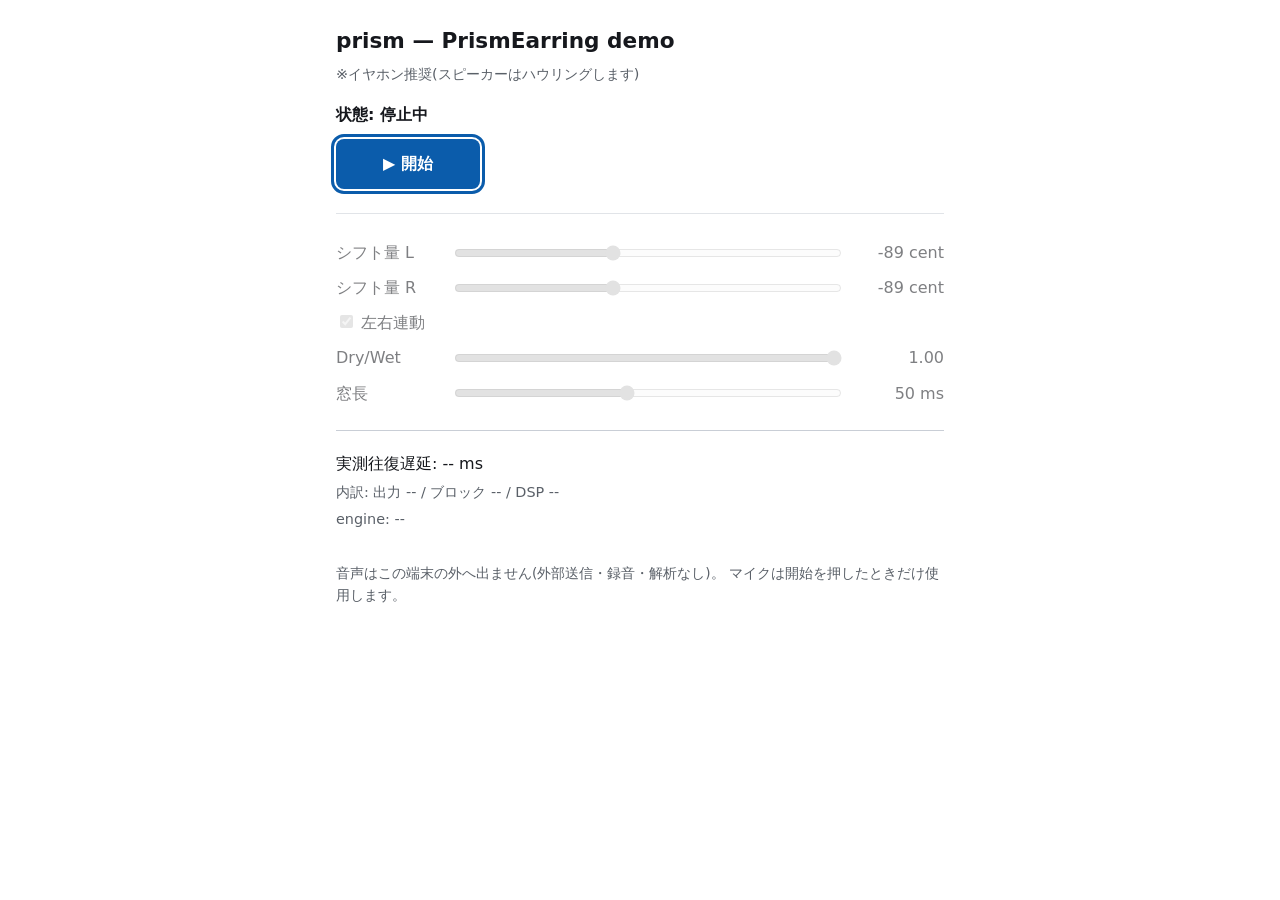
==== web/index.html @ 9b72b785 "feat(web): WASM bridge for prism::PitchShifter in AudioWorklet (JS fallback retained) Squash of work" ====
<!DOCTYPE html>
<html lang="ja">
<head>
<meta charset="utf-8">
<meta name="viewport" content="width=device-width, initial-scale=1">
<!-- SR-2.2: 外部オリジンへの接続を宣言的に遮断する。
     connect-src は 'self' —— 同一オリジンの prism.wasm を fetch するため('none' だと
     WASM を取得できず JS フォールバックに落ちる)。外部オリジンは引き続き不許可。
     script-src の 'wasm-unsafe-eval' は WebAssembly のコンパイルに必要。 -->
<meta http-equiv="Content-Security-Policy"
      content="default-src 'self'; script-src 'self' 'wasm-unsafe-eval'; style-src 'self' 'unsafe-inline'; connect-src 'self'; img-src 'self'; base-uri 'none'; form-action 'none'; object-src 'none'">
<title>prism — PrismEarring demo</title>
<link rel="stylesheet" href="./styles.css">
</head>
<body>
<main>
    <h1>prism — PrismEarring demo</h1>
    <p class="note">※イヤホン推奨(スピーカーはハウリングします)</p>

    <p class="status" id="status" role="status" aria-live="polite">状態: 停止中</p>

    <button id="toggle" type="button">▶ 開始</button>

    <section id="controls" aria-label="パラメータ">
        <div class="row">
            <label for="shiftL">シフト量 L</label>
            <input id="shiftL" type="range" min="-150" max="0" step="1" value="-89">
            <output id="shiftLOut" for="shiftL">-89 cent</output>
        </div>
        <div class="row">
            <label for="shiftR">シフト量 R</label>
            <input id="shiftR" type="range" min="-150" max="0" step="1" value="-89">
            <output id="shiftROut" for="shiftR">-89 cent</output>
        </div>
        <div class="row check">
            <label for="link"><input id="link" type="checkbox" checked> 左右連動</label>
        </div>
        <div class="row">
            <label for="dryWet">Dry/Wet</label>
            <input id="dryWet" type="range" min="0" max="1" step="0.01" value="1">
            <output id="dryWetOut" for="dryWet">1.00</output>
        </div>
        <div class="row">
            <label for="xfade">窓長</label>
            <input id="xfade" type="range" min="10" max="100" step="1" value="50">
            <output id="xfadeOut" for="xfade">50 ms</output>
        </div>
    </section>

    <section id="latency" aria-label="遅延">
        <p>実測往復遅延: <span id="latTotal">-- ms</span></p>
        <p class="breakdown">
            内訳: 出力 <span id="latOut">--</span>
            / ブロック <span id="latBlock">--</span>
            / DSP <span id="latDsp">--</span>
        </p>
        <p class="breakdown" id="engine">engine: --</p>
    </section>

    <div id="error" hidden role="alert"></div>

    <footer>
        <p class="fine">
            音声はこの端末の外へ出ません(外部送信・録音・解析なし)。
            マイクは開始を押したときだけ使用します。
        </p>
    </footer>
</main>
<script type="module" src="./main.js"></script>
</body>
</html>
---- web/styles.css ----
/*
 * styles.css — PrismEarring Web デモ
 * システムフォント + 単一カラム。prefers-color-scheme でライト/ダーク自動。
 * 200% 拡大でも横スクロールが出ないよう max-width と可変幅で組む。
 */

:root {
    color-scheme: light dark;
    --bg: #ffffff;
    --fg: #16181d;
    --muted: #5a6068;
    --line: #c9ced6;
    --accent: #0b5cab;      /* 白背景に対し 7.0:1(WCAG AAA) */
    --accent-fg: #ffffff;
    --danger-bg: #fff2f2;
    --danger-fg: #8a1010;   /* 上記背景に対し 8.4:1 */
    --danger-line: #d98c8c;
}

@media (prefers-color-scheme: dark) {
    :root {
        --bg: #14161a;
        --fg: #e8eaed;
        --muted: #a7aeb8;
        --line: #3a4048;
        --accent: #63a9ff;  /* 暗背景に対し 7.4:1 */
        --accent-fg: #10141a;
        --danger-bg: #2a1717;
        --danger-fg: #ffb4b4;
        --danger-line: #7a3a3a;
    }
}

* {
    box-sizing: border-box;
}

body {
    margin: 0;
    background: var(--bg);
    color: var(--fg);
    font-family: system-ui, -apple-system, "Segoe UI", "Hiragino Sans", "Noto Sans JP", sans-serif;
    font-size: 16px;
    line-height: 1.6;
}

main {
    max-width: 40rem;
    margin: 0 auto;
    padding: 1.5rem 1rem 3rem;
}

h1 {
    font-size: 1.35rem;
    margin: 0 0 0.25rem;
}

.note {
    margin: 0 0 1rem;
    color: var(--muted);
    font-size: 0.9rem;
}

.status {
    margin: 0 0 0.75rem;
    font-weight: 600;
}

#toggle {
    font: inherit;
    font-weight: 600;
    padding: 0.7rem 1.4rem;
    min-width: 9rem;
    border: 1px solid transparent;
    border-radius: 0.5rem;
    background: var(--accent);
    color: var(--accent-fg);
    cursor: pointer;
}

#toggle:disabled {
    background: transparent;
    color: var(--muted);
    border-color: var(--line);
    cursor: not-allowed;
}

#toggle:focus-visible,
input:focus-visible {
    outline: 3px solid var(--accent);
    outline-offset: 2px;
}

section {
    margin-top: 1.5rem;
    padding-top: 1rem;
    border-top: 1px solid var(--line);
}

#controls[aria-disabled="true"] {
    opacity: 0.55;
}

.row {
    display: flex;
    flex-wrap: wrap;
    align-items: center;
    gap: 0.5rem 0.75rem;
    margin: 0.6rem 0;
}

.row label {
    flex: 0 0 6.5rem;
}

.row input[type="range"] {
    flex: 1 1 12rem;
    min-width: 8rem;
}

.row output {
    flex: 0 0 5.5rem;
    text-align: right;
    font-variant-numeric: tabular-nums;
}

.row.check label {
    flex: 1 1 auto;
}

#latency p {
    margin: 0.25rem 0;
}

#latency .breakdown {
    color: var(--muted);
    font-size: 0.9rem;
}

#latency span {
    font-variant-numeric: tabular-nums;
}

#error {
    margin-top: 1.25rem;
    padding: 0.9rem 1rem;
    border: 1px solid var(--danger-line);
    border-radius: 0.5rem;
    background: var(--danger-bg);
    color: var(--danger-fg);
}

#error p {
    margin: 0.25rem 0;
}

footer {
    margin-top: 2rem;
}

.fine {
    color: var(--muted);
    font-size: 0.85rem;
}
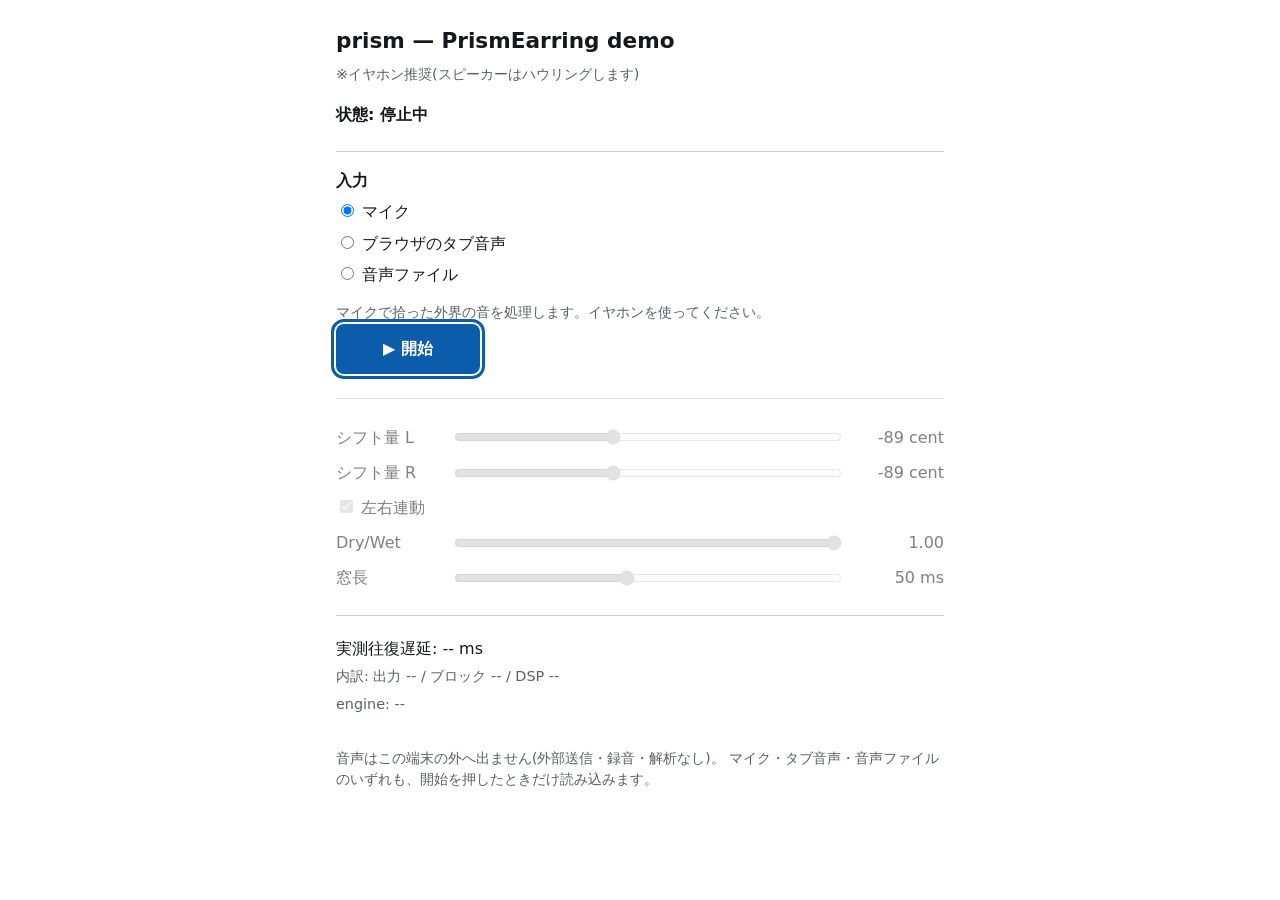
==== commit 535d3868: "feat(web): add input source selector (mic / tab audio / audio file) Remote-desktop users cannot feed" ====
--- a/web/index.html
+++ b/web/index.html
@@ -18,6 +18,26 @@
     <p class="note">※イヤホン推奨(スピーカーはハウリングします)</p>
 
     <p class="status" id="status" role="status" aria-live="polite">状態: 停止中</p>
+
+    <section id="source" aria-label="入力ソース">
+        <fieldset id="sourceFields">
+            <legend>入力</legend>
+            <div class="row check">
+                <label for="srcMic"><input id="srcMic" type="radio" name="inputSource" value="mic" checked> マイク</label>
+            </div>
+            <div class="row check">
+                <label for="srcTab"><input id="srcTab" type="radio" name="inputSource" value="tab"> ブラウザのタブ音声</label>
+            </div>
+            <div class="row check">
+                <label for="srcFile"><input id="srcFile" type="radio" name="inputSource" value="file"> 音声ファイル</label>
+            </div>
+        </fieldset>
+        <div class="row" id="fileRow" hidden>
+            <label for="audioFile">ファイル</label>
+            <input id="audioFile" type="file" accept="audio/*">
+        </div>
+        <p class="hint" id="sourceHint" aria-live="polite"></p>
+    </section>
 
     <button id="toggle" type="button">▶ 開始</button>
 
@@ -62,7 +82,7 @@
     <footer>
         <p class="fine">
             音声はこの端末の外へ出ません(外部送信・録音・解析なし)。
-            マイクは開始を押したときだけ使用します。
+            マイク・タブ音声・音声ファイルのいずれも、開始を押したときだけ読み込みます。
         </p>
     </footer>
 </main>
--- a/web/styles.css
+++ b/web/styles.css
@@ -128,6 +128,51 @@
     flex: 1 1 auto;
 }
 
+#sourceFields {
+    margin: 0;
+    padding: 0;
+    border: 0;
+}
+
+#sourceFields legend {
+    padding: 0;
+    font-weight: 600;
+}
+
+#sourceFields .row {
+    margin: 0.35rem 0;
+}
+
+#sourceFields label {
+    flex: 1 1 auto;
+}
+
+#source[aria-disabled="true"] {
+    opacity: 0.55;
+}
+
+#fileRow {
+    margin-top: 0.6rem;
+}
+
+/* .row の display:flex(著者スタイル)は hidden 属性の UA スタイルに勝ってしまうため、
+   同じ著者オリジンでより高い詳細度の規則で打ち消す。 */
+#fileRow[hidden] {
+    display: none;
+}
+
+#fileRow input[type="file"] {
+    flex: 1 1 12rem;
+    min-width: 8rem;
+    font: inherit;
+}
+
+.hint {
+    margin: 0.5rem 0 0;
+    color: var(--muted);
+    font-size: 0.9rem;
+}
+
 #latency p {
     margin: 0.25rem 0;
 }
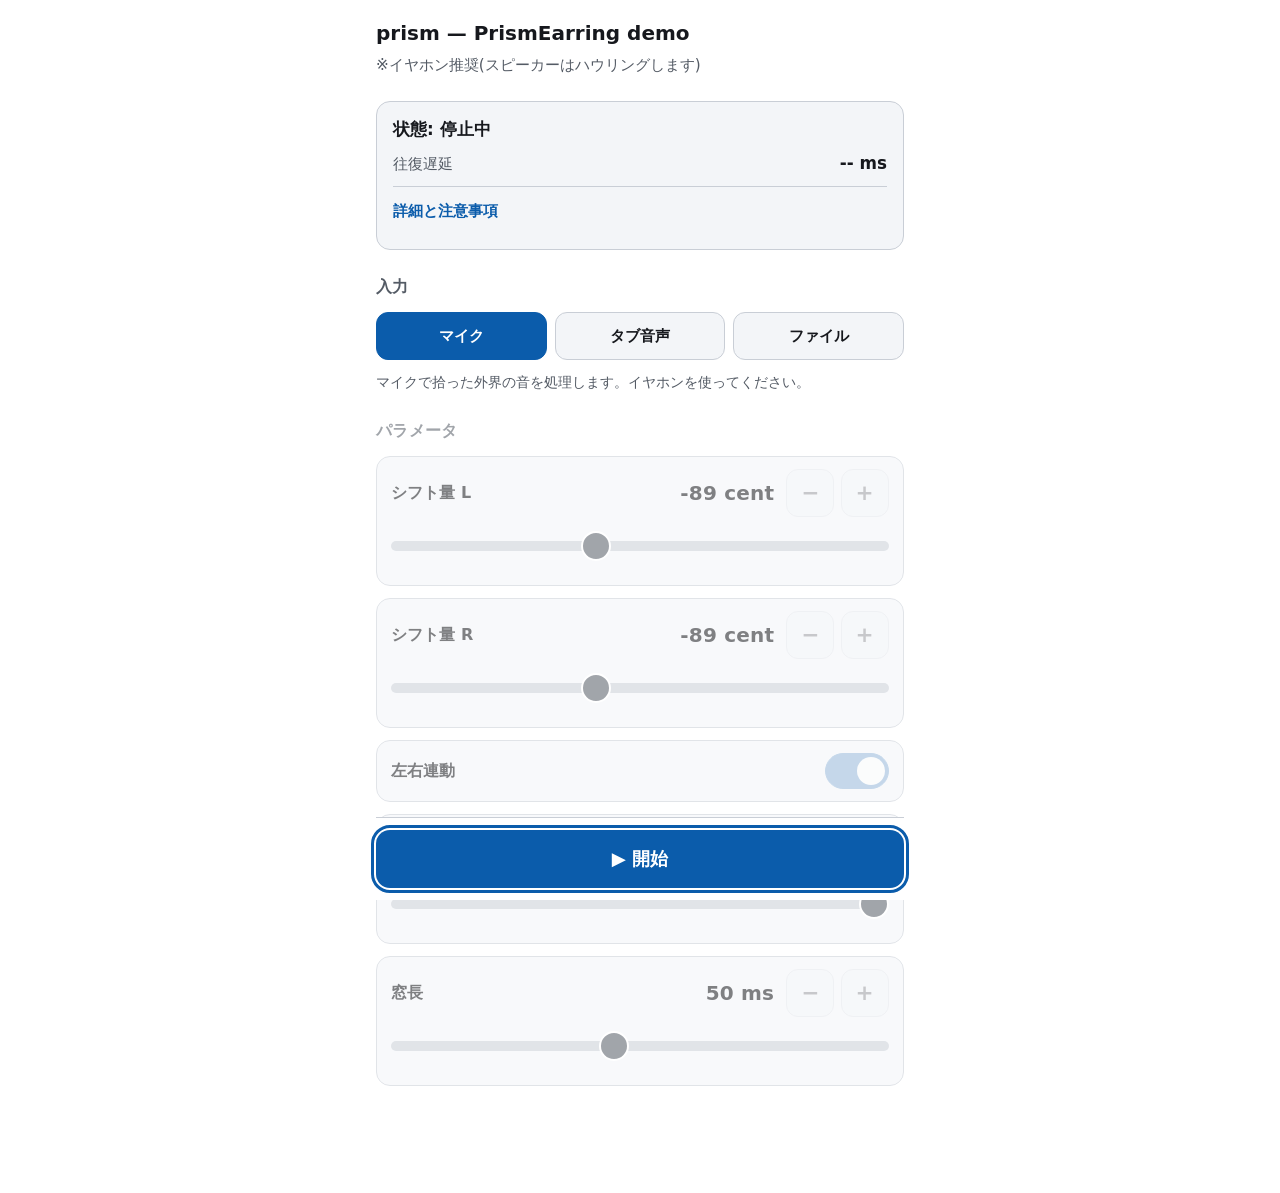
==== commit a12c767c: "feat(web): rework demo UI for touch-first mobile use Rebuild the layout mobile-first for Pixel/Chrom" ====
--- a/web/index.html
+++ b/web/index.html
@@ -2,7 +2,10 @@
 <html lang="ja">
 <head>
 <meta charset="utf-8">
-<meta name="viewport" content="width=device-width, initial-scale=1">
+<!-- モバイルファースト。viewport-fit=cover でノッチ/ジェスチャバー領域まで塗り、
+     安全域は CSS の env(safe-area-inset-*) で確保する。 -->
+<meta name="viewport" content="width=device-width, initial-scale=1, viewport-fit=cover">
+<meta name="color-scheme" content="dark light">
 <!-- SR-2.2: 外部オリジンへの接続を宣言的に遮断する。
      connect-src は 'self' —— 同一オリジンの prism.wasm を fetch するため('none' だと
      WASM を取得できず JS フォールバックに落ちる)。外部オリジンは引き続き不許可。
@@ -13,78 +16,127 @@
 <link rel="stylesheet" href="./styles.css">
 </head>
 <body>
-<main>
-    <h1>prism — PrismEarring demo</h1>
-    <p class="note">※イヤホン推奨(スピーカーはハウリングします)</p>
+<main class="app">
+    <header class="app-header">
+        <h1>prism — PrismEarring demo</h1>
+        <p class="note">※イヤホン推奨(スピーカーはハウリングします)</p>
+    </header>
 
-    <p class="status" id="status" role="status" aria-live="polite">状態: 停止中</p>
+    <!-- 状態表示は 1 か所に集約する。長文の案内は details に畳む。 -->
+    <section class="panel" aria-label="状態">
+        <p class="status" id="status" role="status" aria-live="polite">状態: 停止中</p>
+        <p class="metric"><span class="metric-label">往復遅延</span><span class="metric-value" id="latTotal">-- ms</span></p>
+        <details class="disclosure">
+            <summary>詳細と注意事項</summary>
+            <div class="disclosure-body">
+                <p class="breakdown">
+                    内訳: 出力 <span id="latOut">--</span>
+                    / ブロック <span id="latBlock">--</span>
+                    / DSP <span id="latDsp">--</span>
+                </p>
+                <p class="breakdown" id="engine">engine: --</p>
+                <p class="fine">
+                    音声はこの端末の外へ出ません(外部送信・録音・解析なし)。
+                    マイク・タブ音声・音声ファイルのいずれも、開始を押したときだけ読み込みます。
+                </p>
+                <p class="fine">
+                    パラメータは動作中のみ操作できます。スライダは指でドラッグ、
+                    細かい調整は各行の − / + ボタンを使ってください。
+                </p>
+                <p class="fine">
+                    スマートフォンではタブ音声の共有(getDisplayMedia)を使えません。
+                    マイクか音声ファイルを選んでください。
+                </p>
+            </div>
+        </details>
+    </section>
+
+    <div id="error" hidden role="alert"></div>
 
     <section id="source" aria-label="入力ソース">
+        <h2 class="section-title">入力</h2>
         <fieldset id="sourceFields">
-            <legend>入力</legend>
-            <div class="row check">
-                <label for="srcMic"><input id="srcMic" type="radio" name="inputSource" value="mic" checked> マイク</label>
-            </div>
-            <div class="row check">
-                <label for="srcTab"><input id="srcTab" type="radio" name="inputSource" value="tab"> ブラウザのタブ音声</label>
-            </div>
-            <div class="row check">
-                <label for="srcFile"><input id="srcFile" type="radio" name="inputSource" value="file"> 音声ファイル</label>
+            <legend class="sr-only">入力ソースを選択</legend>
+            <div class="segmented">
+                <input class="seg-input" id="srcMic" type="radio" name="inputSource" value="mic" checked>
+                <label class="seg" for="srcMic">マイク</label>
+                <input class="seg-input" id="srcTab" type="radio" name="inputSource" value="tab">
+                <label class="seg" for="srcTab">タブ音声</label>
+                <input class="seg-input" id="srcFile" type="radio" name="inputSource" value="file">
+                <label class="seg" for="srcFile">ファイル</label>
             </div>
         </fieldset>
-        <div class="row" id="fileRow" hidden>
-            <label for="audioFile">ファイル</label>
+        <p class="hint" id="tabNote" hidden></p>
+        <div class="filerow" id="fileRow" hidden>
+            <label class="control-label" for="audioFile">音声ファイル</label>
             <input id="audioFile" type="file" accept="audio/*">
         </div>
         <p class="hint" id="sourceHint" aria-live="polite"></p>
     </section>
 
-    <button id="toggle" type="button">▶ 開始</button>
+    <section id="controls" aria-label="パラメータ">
+        <h2 class="section-title">パラメータ</h2>
 
-    <section id="controls" aria-label="パラメータ">
-        <div class="row">
-            <label for="shiftL">シフト量 L</label>
-            <input id="shiftL" type="range" min="-150" max="0" step="1" value="-89">
-            <output id="shiftLOut" for="shiftL">-89 cent</output>
+        <div class="control">
+            <div class="control-head">
+                <label class="control-label" for="shiftL">シフト量 L</label>
+                <output class="control-value" id="shiftLOut" for="shiftL">-89 cent</output>
+                <div class="stepper">
+                    <button class="step" type="button" data-target="shiftL" data-delta="-1" aria-label="シフト量 L を 1 セント下げる">−</button>
+                    <button class="step" type="button" data-target="shiftL" data-delta="1" aria-label="シフト量 L を 1 セント上げる">+</button>
+                </div>
+            </div>
+            <input class="slider" id="shiftL" type="range" min="-150" max="0" step="1" value="-89">
         </div>
-        <div class="row">
-            <label for="shiftR">シフト量 R</label>
-            <input id="shiftR" type="range" min="-150" max="0" step="1" value="-89">
-            <output id="shiftROut" for="shiftR">-89 cent</output>
+
+        <div class="control">
+            <div class="control-head">
+                <label class="control-label" for="shiftR">シフト量 R</label>
+                <output class="control-value" id="shiftROut" for="shiftR">-89 cent</output>
+                <div class="stepper">
+                    <button class="step" type="button" data-target="shiftR" data-delta="-1" aria-label="シフト量 R を 1 セント下げる">−</button>
+                    <button class="step" type="button" data-target="shiftR" data-delta="1" aria-label="シフト量 R を 1 セント上げる">+</button>
+                </div>
+            </div>
+            <input class="slider" id="shiftR" type="range" min="-150" max="0" step="1" value="-89">
         </div>
-        <div class="row check">
-            <label for="link"><input id="link" type="checkbox" checked> 左右連動</label>
+
+        <div class="control control-switch">
+            <label class="switch" for="link">
+                <span class="switch-text">左右連動</span>
+                <input id="link" type="checkbox" checked>
+                <span class="switch-track" aria-hidden="true"><span class="switch-thumb"></span></span>
+            </label>
         </div>
-        <div class="row">
-            <label for="dryWet">Dry/Wet</label>
-            <input id="dryWet" type="range" min="0" max="1" step="0.01" value="1">
-            <output id="dryWetOut" for="dryWet">1.00</output>
+
+        <div class="control">
+            <div class="control-head">
+                <label class="control-label" for="dryWet">Dry/Wet</label>
+                <output class="control-value" id="dryWetOut" for="dryWet">1.00</output>
+                <div class="stepper">
+                    <button class="step" type="button" data-target="dryWet" data-delta="-0.05" aria-label="Dry/Wet を 0.05 下げる">−</button>
+                    <button class="step" type="button" data-target="dryWet" data-delta="0.05" aria-label="Dry/Wet を 0.05 上げる">+</button>
+                </div>
+            </div>
+            <input class="slider" id="dryWet" type="range" min="0" max="1" step="0.01" value="1">
         </div>
-        <div class="row">
-            <label for="xfade">窓長</label>
-            <input id="xfade" type="range" min="10" max="100" step="1" value="50">
-            <output id="xfadeOut" for="xfade">50 ms</output>
+
+        <div class="control">
+            <div class="control-head">
+                <label class="control-label" for="xfade">窓長</label>
+                <output class="control-value" id="xfadeOut" for="xfade">50 ms</output>
+                <div class="stepper">
+                    <button class="step" type="button" data-target="xfade" data-delta="-1" aria-label="窓長を 1 ミリ秒短くする">−</button>
+                    <button class="step" type="button" data-target="xfade" data-delta="1" aria-label="窓長を 1 ミリ秒長くする">+</button>
+                </div>
+            </div>
+            <input class="slider" id="xfade" type="range" min="10" max="100" step="1" value="50">
         </div>
     </section>
 
-    <section id="latency" aria-label="遅延">
-        <p>実測往復遅延: <span id="latTotal">-- ms</span></p>
-        <p class="breakdown">
-            内訳: 出力 <span id="latOut">--</span>
-            / ブロック <span id="latBlock">--</span>
-            / DSP <span id="latDsp">--</span>
-        </p>
-        <p class="breakdown" id="engine">engine: --</p>
-    </section>
-
-    <div id="error" hidden role="alert"></div>
-
-    <footer>
-        <p class="fine">
-            音声はこの端末の外へ出ません(外部送信・録音・解析なし)。
-            マイク・タブ音声・音声ファイルのいずれも、開始を押したときだけ読み込みます。
-        </p>
-    </footer>
+    <div class="actionbar">
+        <button id="toggle" type="button" data-state="stopped">▶ 開始</button>
+    </div>
 </main>
 <script type="module" src="./main.js"></script>
 </body>
--- a/web/styles.css
+++ b/web/styles.css
@@ -1,38 +1,65 @@
 /*
  * styles.css — PrismEarring Web デモ
- * システムフォント + 単一カラム。prefers-color-scheme でライト/ダーク自動。
- * 200% 拡大でも横スクロールが出ないよう max-width と可変幅で組む。
+ *
+ * モバイルファースト。Pixel / Chrome での親指操作を基準に組み、
+ * PC では最大 560px で中央寄せする(レイアウトは 1 カラムのまま)。
+ * ダークテーマ既定。prefers-color-scheme: light のときだけ明色へ切り替える。
+ * 外部依存なし。inline style 属性は使わず、すべてこのファイルで完結する。
  */
 
 :root {
-    color-scheme: light dark;
-    --bg: #ffffff;
-    --fg: #16181d;
-    --muted: #5a6068;
-    --line: #c9ced6;
-    --accent: #0b5cab;      /* 白背景に対し 7.0:1(WCAG AAA) */
-    --accent-fg: #ffffff;
-    --danger-bg: #fff2f2;
-    --danger-fg: #8a1010;   /* 上記背景に対し 8.4:1 */
-    --danger-line: #d98c8c;
-}
-
-@media (prefers-color-scheme: dark) {
+    color-scheme: dark light;
+
+    --bg: #0f1216;
+    --surface: #171b22;
+    --surface-2: #1f242c;
+    --fg: #e9ecf1;
+    --muted: #a8b0bc;
+    --line: #2d343d;
+    --accent: #6aa9ff;      /* --bg に対し 8.1:1 */
+    --accent-fg: #08111d;
+    --track: #333b45;
+    --running-bg: #ff8a7a;
+    --running-fg: #24100c;
+    --danger-bg: #2a1717;
+    --danger-fg: #ffb4b4;
+    --danger-line: #7a3a3a;
+
+    /* 端末の安全域 + 最低余白。左右は横向き時のノッチを避ける。 */
+    --pad-x: max(1rem, env(safe-area-inset-left), env(safe-area-inset-right));
+    --pad-top: max(1.25rem, env(safe-area-inset-top));
+    --pad-bottom: env(safe-area-inset-bottom);
+
+    /* タッチターゲットの下限(WCAG 2.5.5 の 44px を満たす)。 */
+    --tap: 48px;
+}
+
+@media (prefers-color-scheme: light) {
     :root {
-        --bg: #14161a;
-        --fg: #e8eaed;
-        --muted: #a7aeb8;
-        --line: #3a4048;
-        --accent: #63a9ff;  /* 暗背景に対し 7.4:1 */
-        --accent-fg: #10141a;
-        --danger-bg: #2a1717;
-        --danger-fg: #ffb4b4;
-        --danger-line: #7a3a3a;
+        --bg: #ffffff;
+        --surface: #f3f5f8;
+        --surface-2: #e9edf2;
+        --fg: #16181d;
+        --muted: #545b65;
+        --line: #c9ced6;
+        --accent: #0b5cab;  /* 白背景に対し 7.0:1 */
+        --accent-fg: #ffffff;
+        --track: #c9ced6;
+        --running-bg: #a41f14;
+        --running-fg: #ffffff;
+        --danger-bg: #fff2f2;
+        --danger-fg: #8a1010;
+        --danger-line: #d98c8c;
     }
 }
 
 * {
     box-sizing: border-box;
+}
+
+html {
+    /* iOS/Android で文字が勝手に拡大されるのを防ぐ */
+    -webkit-text-size-adjust: 100%;
 }
 
 body {
@@ -40,170 +67,523 @@
     background: var(--bg);
     color: var(--fg);
     font-family: system-ui, -apple-system, "Segoe UI", "Hiragino Sans", "Noto Sans JP", sans-serif;
-    font-size: 16px;
+    font-size: 17px;    /* スマホ基準。16px 未満にしない */
     line-height: 1.6;
 }
 
-main {
-    max-width: 40rem;
+.app {
+    max-width: 560px;
     margin: 0 auto;
-    padding: 1.5rem 1rem 3rem;
+    padding: var(--pad-top) var(--pad-x) 0;
+    /* sticky な操作バーは .app の内側で完結するので、下端余白はバー側で持つ */
+}
+
+.app-header {
+    margin-bottom: 1.25rem;
 }
 
 h1 {
-    font-size: 1.35rem;
-    margin: 0 0 0.25rem;
+    font-size: 1.25rem;
+    line-height: 1.35;
+    margin: 0 0 0.35rem;
 }
 
 .note {
-    margin: 0 0 1rem;
+    margin: 0;
+    color: var(--muted);
+    font-size: 0.95rem;
+}
+
+.section-title {
+    font-size: 1rem;
+    font-weight: 700;
+    margin: 0 0 0.75rem;
+    color: var(--muted);
+    letter-spacing: 0.02em;
+}
+
+.sr-only {
+    position: absolute;
+    width: 1px;
+    height: 1px;
+    margin: -1px;
+    padding: 0;
+    overflow: hidden;
+    clip-path: inset(50%);
+    white-space: nowrap;
+    border: 0;
+}
+
+/* ------------------------- 状態パネル ------------------------- */
+
+.panel {
+    background: var(--surface);
+    border: 1px solid var(--line);
+    border-radius: 14px;
+    padding: 0.9rem 1rem;
+}
+
+.status {
+    margin: 0;
+    font-size: 1.05rem;
+    font-weight: 700;
+}
+
+.metric {
+    display: flex;
+    align-items: baseline;
+    justify-content: space-between;
+    gap: 0.75rem;
+    margin: 0.4rem 0 0;
+}
+
+.metric-label {
+    color: var(--muted);
+    font-size: 0.95rem;
+}
+
+.metric-value {
+    font-size: 1.05rem;
+    font-weight: 700;
+    font-variant-numeric: tabular-nums;
+}
+
+.disclosure {
+    margin-top: 0.6rem;
+    border-top: 1px solid var(--line);
+}
+
+.disclosure > summary {
+    /* 親指で押せる高さを確保する */
+    display: flex;
+    align-items: center;
+    min-height: var(--tap);
+    margin: 0 -0.25rem;
+    padding: 0 0.25rem;
+    color: var(--accent);
+    font-size: 0.95rem;
+    font-weight: 600;
+    cursor: pointer;
+    touch-action: manipulation;
+    -webkit-tap-highlight-color: transparent;
+}
+
+.disclosure-body > * {
+    margin: 0 0 0.5rem;
+}
+
+.disclosure-body > :last-child {
+    margin-bottom: 0.35rem;
+}
+
+.breakdown {
     color: var(--muted);
     font-size: 0.9rem;
 }
 
-.status {
-    margin: 0 0 0.75rem;
-    font-weight: 600;
-}
-
-#toggle {
-    font: inherit;
-    font-weight: 600;
-    padding: 0.7rem 1.4rem;
-    min-width: 9rem;
-    border: 1px solid transparent;
-    border-radius: 0.5rem;
-    background: var(--accent);
-    color: var(--accent-fg);
-    cursor: pointer;
-}
-
-#toggle:disabled {
-    background: transparent;
-    color: var(--muted);
-    border-color: var(--line);
-    cursor: not-allowed;
-}
-
-#toggle:focus-visible,
-input:focus-visible {
-    outline: 3px solid var(--accent);
-    outline-offset: 2px;
-}
+.breakdown span {
+    font-variant-numeric: tabular-nums;
+}
+
+.fine {
+    color: var(--muted);
+    font-size: 0.9rem;
+}
+
+/* ------------------------- セクション ------------------------- */
 
 section {
     margin-top: 1.5rem;
-    padding-top: 1rem;
-    border-top: 1px solid var(--line);
-}
-
-#controls[aria-disabled="true"] {
+}
+
+#controls[aria-disabled="true"],
+#source[aria-disabled="true"] {
     opacity: 0.55;
 }
 
-.row {
-    display: flex;
-    flex-wrap: wrap;
-    align-items: center;
-    gap: 0.5rem 0.75rem;
-    margin: 0.6rem 0;
-}
-
-.row label {
-    flex: 0 0 6.5rem;
-}
-
-.row input[type="range"] {
-    flex: 1 1 12rem;
-    min-width: 8rem;
-}
-
-.row output {
-    flex: 0 0 5.5rem;
-    text-align: right;
-    font-variant-numeric: tabular-nums;
-}
-
-.row.check label {
-    flex: 1 1 auto;
-}
+/* --------------------- 入力ソース(セグメント) --------------------- */
 
 #sourceFields {
     margin: 0;
     padding: 0;
     border: 0;
-}
-
-#sourceFields legend {
+    min-width: 0;
+}
+
+.segmented {
+    position: relative;
+    display: grid;
+    grid-template-columns: repeat(3, 1fr);
+    gap: 0.5rem;
+}
+
+/* ラジオ本体は視覚的に隠すがフォーカスは受ける(position:absolute でグリッドからも外す) */
+.seg-input {
+    position: absolute;
+    width: 1px;
+    height: 1px;
+    opacity: 0;
+    pointer-events: none;
+}
+
+.seg {
+    display: flex;
+    align-items: center;
+    justify-content: center;
+    min-height: var(--tap);
+    padding: 0.5rem 0.4rem;
+    border: 1px solid var(--line);
+    border-radius: 12px;
+    background: var(--surface);
+    color: var(--fg);
+    font-size: 0.95rem;
+    font-weight: 600;
+    text-align: center;
+    cursor: pointer;
+    touch-action: manipulation;
+    user-select: none;
+    -webkit-tap-highlight-color: transparent;
+}
+
+.seg-input:checked + .seg {
+    background: var(--accent);
+    border-color: var(--accent);
+    color: var(--accent-fg);
+}
+
+.seg-input:disabled + .seg {
+    opacity: 0.4;
+    cursor: not-allowed;
+}
+
+.seg-input:focus-visible + .seg {
+    outline: 3px solid var(--accent);
+    outline-offset: 2px;
+}
+
+.filerow {
+    margin-top: 0.9rem;
+}
+
+/* hidden 属性より詳細度の高い規則で確実に隠す */
+.filerow[hidden] {
+    display: none;
+}
+
+.filerow input[type="file"] {
+    display: block;
+    width: 100%;
+    margin-top: 0.4rem;
+    padding: 0.7rem;
+    border: 1px solid var(--line);
+    border-radius: 12px;
+    background: var(--surface);
+    color: var(--fg);
+    font: inherit;
+    font-size: 0.95rem;
+}
+
+.hint {
+    margin: 0.7rem 0 0;
+    color: var(--muted);
+    font-size: 0.9rem;
+}
+
+.hint[hidden] {
+    display: none;
+}
+
+/* --------------------------- コントロール --------------------------- */
+
+.control {
+    padding: 0.75rem 0.9rem 0.9rem;
+    margin-bottom: 0.75rem;
+    background: var(--surface);
+    border: 1px solid var(--line);
+    border-radius: 14px;
+}
+
+.control-head {
+    display: flex;
+    align-items: center;
+    gap: 0.5rem;
+    margin-bottom: 0.35rem;
+}
+
+.control-label {
+    flex: 1 1 auto;
+    min-width: 0;
+    font-size: 1rem;
+    font-weight: 600;
+}
+
+.control-value {
+    flex: 0 0 auto;
+    font-size: 1.25rem;
+    font-weight: 700;
+    font-variant-numeric: tabular-nums;
+    letter-spacing: 0.01em;
+}
+
+.stepper {
+    flex: 0 0 auto;
+    display: flex;
+    gap: 0.4rem;
+    margin-left: 0.25rem;
+}
+
+.step {
+    width: var(--tap);
+    height: var(--tap);
+    display: flex;
+    align-items: center;
+    justify-content: center;
+    border: 1px solid var(--line);
+    border-radius: 12px;
+    background: var(--surface-2);
+    color: var(--fg);
+    font: inherit;
+    font-size: 1.35rem;
+    font-weight: 700;
+    line-height: 1;
+    cursor: pointer;
+    /* ダブルタップズームを抑止する(touch-action:none は使わない) */
+    touch-action: manipulation;
+    user-select: none;
+    -webkit-tap-highlight-color: transparent;
+}
+
+.step:active {
+    background: var(--accent);
+    border-color: var(--accent);
+    color: var(--accent-fg);
+}
+
+.step:disabled {
+    opacity: 0.4;
+    cursor: not-allowed;
+}
+
+/* ----------------------------- スライダ ----------------------------- */
+
+.slider {
+    -webkit-appearance: none;
+    appearance: none;
+    display: block;
+    width: 100%;
+    height: var(--tap);      /* 見た目より広い当たり判定を確保 */
+    margin: 0;
     padding: 0;
+    background: transparent;
+    cursor: pointer;
+    /* 横方向のドラッグはスライダが、縦方向のスワイプはページが受け取る。
+       touch-action: none にするとページを縦スクロールできなくなる。 */
+    touch-action: pan-y;
+    -webkit-tap-highlight-color: transparent;
+}
+
+.slider::-webkit-slider-runnable-track {
+    height: 10px;
+    border-radius: 999px;
+    background: var(--track);
+}
+
+.slider::-webkit-slider-thumb {
+    -webkit-appearance: none;
+    appearance: none;
+    width: 30px;
+    height: 30px;
+    margin-top: -10px;   /* (track 10px - thumb 30px) / 2 */
+    border: 2px solid var(--bg);
+    border-radius: 50%;
+    background: var(--accent);
+}
+
+.slider::-moz-range-track {
+    height: 10px;
+    border-radius: 999px;
+    background: var(--track);
+}
+
+.slider::-moz-range-thumb {
+    width: 30px;
+    height: 30px;
+    border: 2px solid var(--bg);
+    border-radius: 50%;
+    background: var(--accent);
+}
+
+.slider:disabled {
+    cursor: not-allowed;
+}
+
+.slider:disabled::-webkit-slider-thumb {
+    background: var(--muted);
+}
+
+.slider:disabled::-moz-range-thumb {
+    background: var(--muted);
+}
+
+.slider:focus-visible {
+    outline: 3px solid var(--accent);
+    outline-offset: 4px;
+    border-radius: 12px;
+}
+
+/* --------------------------- L/R 連動トグル --------------------------- */
+
+.control-switch {
+    padding: 0;
+}
+
+.switch {
+    display: flex;
+    align-items: center;
+    gap: 0.75rem;
+    min-height: 60px;
+    padding: 0.5rem 0.9rem;
+    cursor: pointer;
+    touch-action: manipulation;
+    user-select: none;
+    -webkit-tap-highlight-color: transparent;
+}
+
+.switch-text {
+    flex: 1 1 auto;
+    font-size: 1rem;
     font-weight: 600;
 }
 
-#sourceFields .row {
-    margin: 0.35rem 0;
-}
-
-#sourceFields label {
-    flex: 1 1 auto;
-}
-
-#source[aria-disabled="true"] {
-    opacity: 0.55;
-}
-
-#fileRow {
-    margin-top: 0.6rem;
-}
-
-/* .row の display:flex(著者スタイル)は hidden 属性の UA スタイルに勝ってしまうため、
-   同じ著者オリジンでより高い詳細度の規則で打ち消す。 */
-#fileRow[hidden] {
-    display: none;
-}
-
-#fileRow input[type="file"] {
-    flex: 1 1 12rem;
-    min-width: 8rem;
+.switch input[type="checkbox"] {
+    position: absolute;
+    width: 1px;
+    height: 1px;
+    opacity: 0;
+    pointer-events: none;
+}
+
+.switch-track {
+    flex: 0 0 auto;
+    position: relative;
+    width: 64px;
+    height: 36px;
+    border-radius: 999px;
+    background: var(--track);
+    border: 1px solid var(--line);
+    transition: background-color 0.15s ease;
+}
+
+.switch-thumb {
+    position: absolute;
+    top: 3px;
+    left: 3px;
+    width: 28px;
+    height: 28px;
+    border-radius: 50%;
+    background: var(--fg);
+    transition: transform 0.15s ease, background-color 0.15s ease;
+}
+
+.switch input:checked + .switch-track {
+    background: var(--accent);
+    border-color: var(--accent);
+}
+
+.switch input:checked + .switch-track .switch-thumb {
+    background: var(--accent-fg);
+    transform: translateX(28px);
+}
+
+.switch input:disabled + .switch-track {
+    opacity: 0.4;
+}
+
+.switch input:focus-visible + .switch-track {
+    outline: 3px solid var(--accent);
+    outline-offset: 3px;
+}
+
+@media (prefers-reduced-motion: reduce) {
+    .switch-track,
+    .switch-thumb {
+        transition: none;
+    }
+}
+
+/* ------------------------ 開始/停止(固定バー) ------------------------ */
+
+.actionbar {
+    position: sticky;
+    bottom: 0;
+    z-index: 10;
+    margin-top: 1.5rem;
+    padding: 0.75rem 0 calc(0.75rem + var(--pad-bottom));
+    background: var(--bg);
+    border-top: 1px solid var(--line);
+}
+
+#toggle {
+    display: block;
+    width: 100%;
+    min-height: 56px;
+    padding: 0.85rem 1rem;
+    border: 1px solid transparent;
+    border-radius: 14px;
+    background: var(--accent);
+    color: var(--accent-fg);
     font: inherit;
-}
-
-.hint {
-    margin: 0.5rem 0 0;
-    color: var(--muted);
-    font-size: 0.9rem;
-}
-
-#latency p {
-    margin: 0.25rem 0;
-}
-
-#latency .breakdown {
-    color: var(--muted);
-    font-size: 0.9rem;
-}
-
-#latency span {
-    font-variant-numeric: tabular-nums;
-}
+    font-size: 1.15rem;
+    font-weight: 700;
+    cursor: pointer;
+    touch-action: manipulation;
+    user-select: none;
+    -webkit-tap-highlight-color: transparent;
+}
+
+/* 動作中は色でも状態が分かるようにする(文言だけに頼らない) */
+#toggle[data-state="running"] {
+    background: var(--running-bg);
+    color: var(--running-fg);
+}
+
+#toggle[data-state="denied"] {
+    background: var(--surface-2);
+    color: var(--fg);
+    border-color: var(--danger-line);
+}
+
+#toggle:disabled {
+    background: transparent;
+    color: var(--muted);
+    border-color: var(--line);
+    cursor: not-allowed;
+}
+
+#toggle:focus-visible,
+.step:focus-visible,
+.disclosure > summary:focus-visible,
+.filerow input[type="file"]:focus-visible {
+    outline: 3px solid var(--accent);
+    outline-offset: 2px;
+}
+
+/* ------------------------------ エラー ------------------------------ */
 
 #error {
     margin-top: 1.25rem;
     padding: 0.9rem 1rem;
     border: 1px solid var(--danger-line);
-    border-radius: 0.5rem;
+    border-radius: 14px;
     background: var(--danger-bg);
     color: var(--danger-fg);
 }
 
+#error[hidden] {
+    display: none;
+}
+
 #error p {
     margin: 0.25rem 0;
-}
-
-footer {
-    margin-top: 2rem;
-}
-
-.fine {
-    color: var(--muted);
-    font-size: 0.85rem;
-}
+    font-size: 0.95rem;
+}
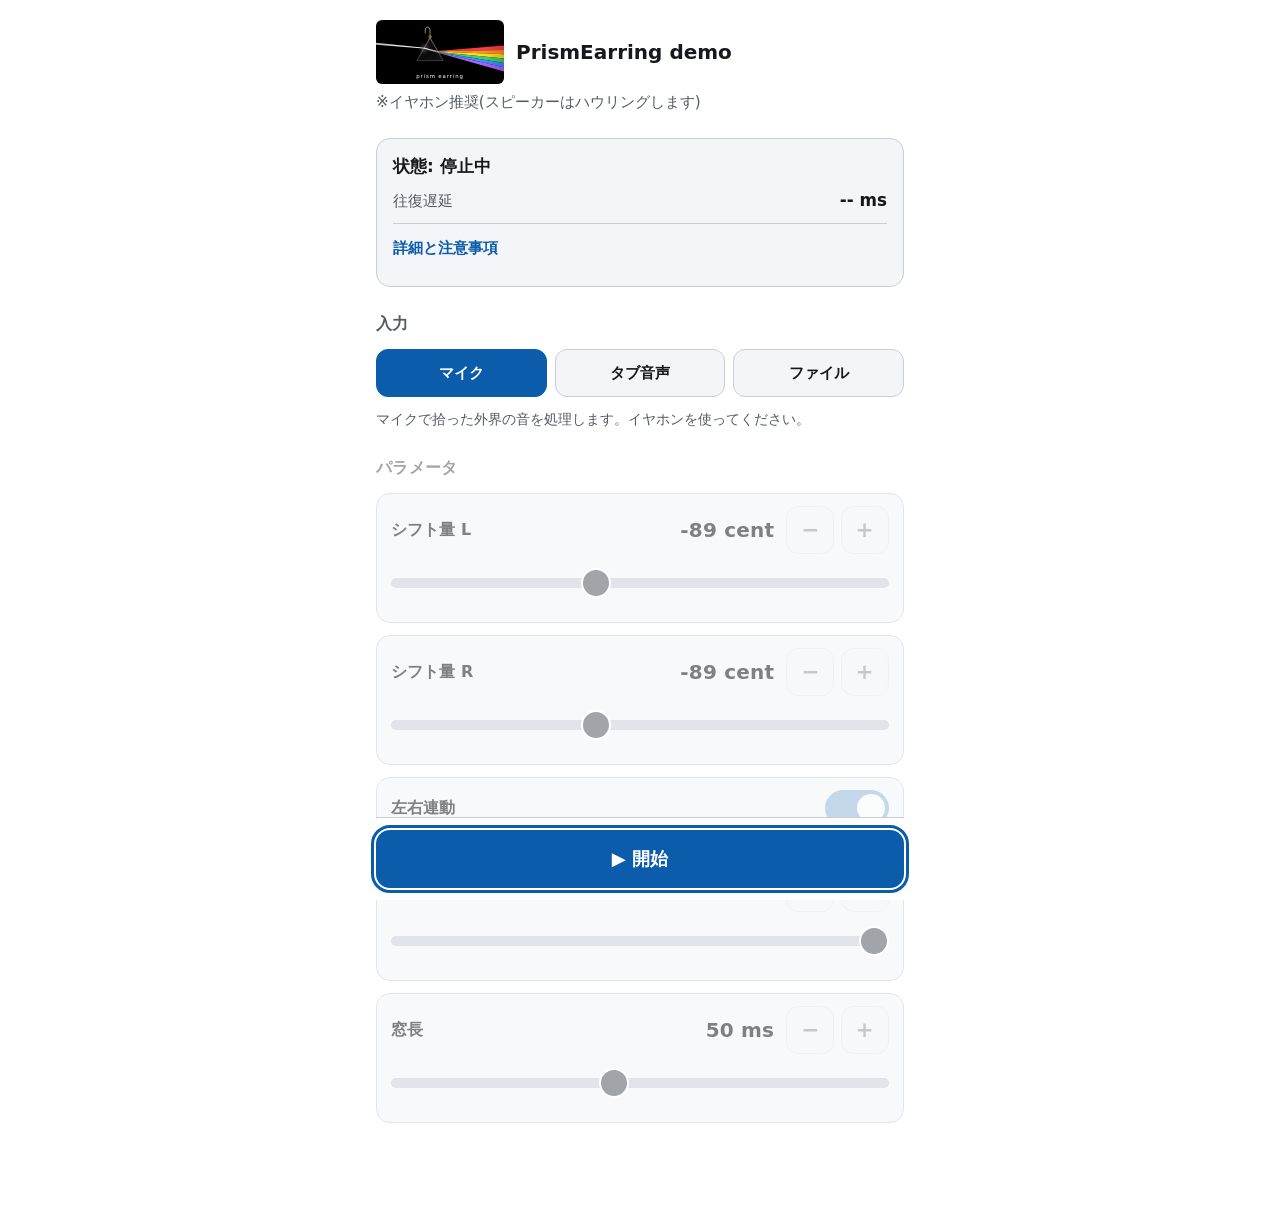
==== commit a1821b66: "feat(brand): add hand-drawn SVG logo, icon and favicon Rainbow-and-earring mark: a triangular prism " ====
--- a/web/index.html
+++ b/web/index.html
@@ -13,12 +13,17 @@
 <meta http-equiv="Content-Security-Policy"
       content="default-src 'self'; script-src 'self' 'wasm-unsafe-eval'; style-src 'self' 'unsafe-inline'; connect-src 'self'; img-src 'self'; base-uri 'none'; form-action 'none'; object-src 'none'">
 <title>prism — PrismEarring demo</title>
+<link rel="icon" type="image/svg+xml" href="./favicon.svg">
 <link rel="stylesheet" href="./styles.css">
 </head>
 <body>
 <main class="app">
     <header class="app-header">
-        <h1>prism — PrismEarring demo</h1>
+        <!-- ロゴが「prism earring」を担うので、見出しは用途(demo)だけを名乗る。 -->
+        <div class="brand">
+            <img class="brand-logo" src="./assets/logo.svg" alt="prism earring" width="640" height="320">
+            <h1>PrismEarring demo</h1>
+        </div>
         <p class="note">※イヤホン推奨(スピーカーはハウリングします)</p>
     </header>
 
--- a/web/styles.css
+++ b/web/styles.css
@@ -82,10 +82,27 @@
     margin-bottom: 1.25rem;
 }
 
+/* ロゴ + 見出しを 1 行に並べる。狭い画面では折り返す。 */
+.brand {
+    display: flex;
+    align-items: center;
+    gap: 0.75rem;
+    flex-wrap: wrap;
+    margin-bottom: 0.35rem;
+}
+
+/* ロゴは黒地込みの版。明色テーマでも黒板のまま置く(角だけ丸める)。 */
+.brand-logo {
+    height: clamp(48px, 13vw, 64px);
+    width: auto;
+    flex: none;
+    border-radius: 6px;
+}
+
 h1 {
     font-size: 1.25rem;
     line-height: 1.35;
-    margin: 0 0 0.35rem;
+    margin: 0;
 }
 
 .note {
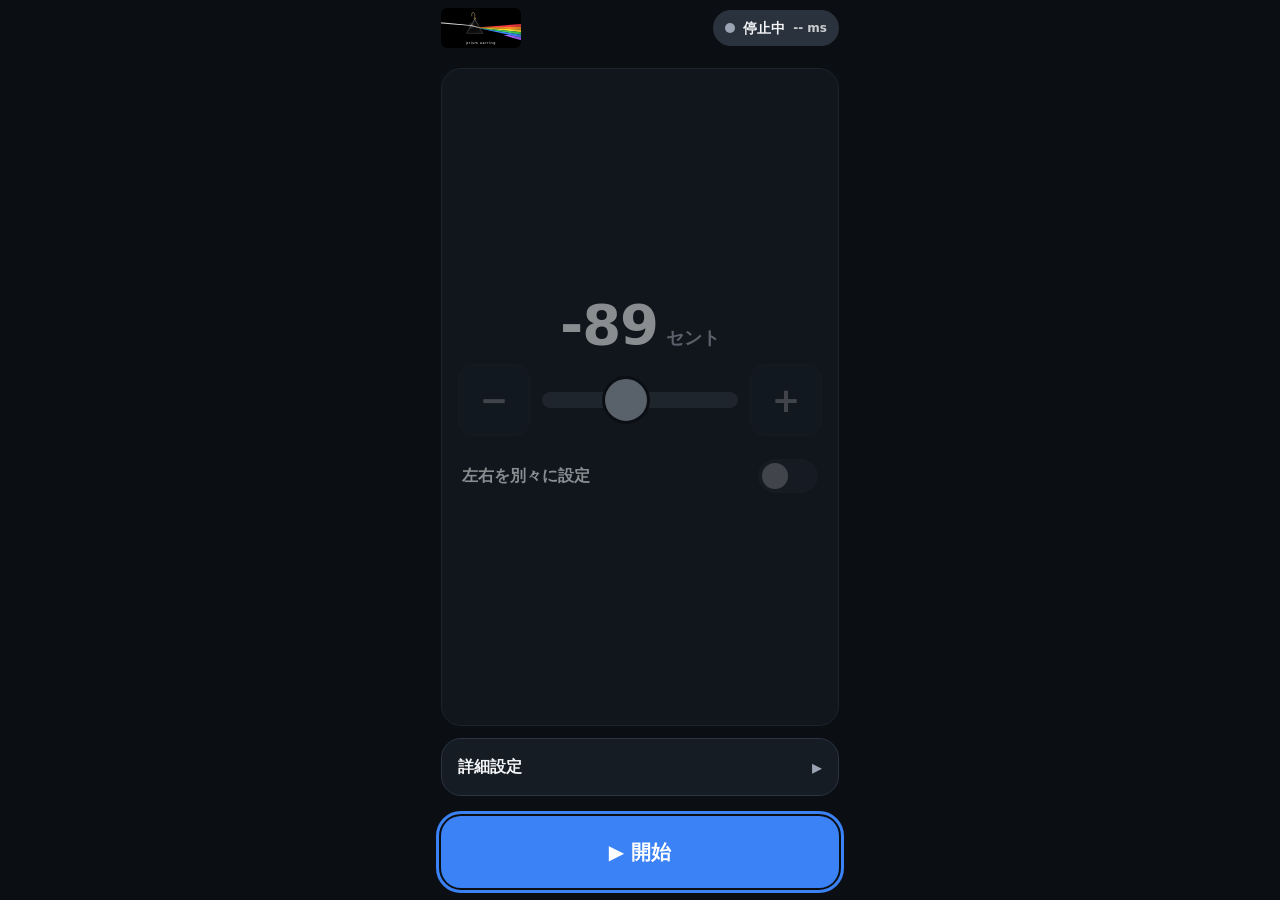
==== commit 0f09e815: "feat(web): rebuild demo UI as a phone-first app layout Redesign the web demo for a Pixel-sized portr" ====
--- a/web/index.html
+++ b/web/index.html
@@ -2,147 +2,177 @@
 <html lang="ja">
 <head>
 <meta charset="utf-8">
-<!-- モバイルファースト。viewport-fit=cover でノッチ/ジェスチャバー領域まで塗り、
+<!-- スマホアプリとして設計する。viewport-fit=cover でノッチ/ジェスチャバー領域まで塗り、
      安全域は CSS の env(safe-area-inset-*) で確保する。 -->
 <meta name="viewport" content="width=device-width, initial-scale=1, viewport-fit=cover">
-<meta name="color-scheme" content="dark light">
+<meta name="color-scheme" content="dark">
 <!-- SR-2.2: 外部オリジンへの接続を宣言的に遮断する。
      connect-src は 'self' —— 同一オリジンの prism.wasm を fetch するため('none' だと
      WASM を取得できず JS フォールバックに落ちる)。外部オリジンは引き続き不許可。
      script-src の 'wasm-unsafe-eval' は WebAssembly のコンパイルに必要。 -->
 <meta http-equiv="Content-Security-Policy"
       content="default-src 'self'; script-src 'self' 'wasm-unsafe-eval'; style-src 'self' 'unsafe-inline'; connect-src 'self'; img-src 'self'; base-uri 'none'; form-action 'none'; object-src 'none'">
-<title>prism — PrismEarring demo</title>
+<title>prism — PrismEarring</title>
 <link rel="icon" type="image/svg+xml" href="./favicon.svg">
 <link rel="stylesheet" href="./styles.css">
 </head>
 <body>
+
+<!-- 1. ヘッダ(56px)。ロゴと状態ピルだけ。 -->
+<header class="hdr">
+    <img class="hdr-logo" src="./assets/logo.svg" alt="prism earring" width="640" height="320">
+    <div class="pill" id="statusPill" data-state="stopped">
+        <span class="pill-dot" aria-hidden="true"></span>
+        <span class="pill-text" id="status" role="status" aria-live="polite">停止中</span>
+        <span class="pill-lat" id="latTotal">-- ms</span>
+    </div>
+</header>
+
 <main class="app">
-    <header class="app-header">
-        <!-- ロゴが「prism earring」を担うので、見出しは用途(demo)だけを名乗る。 -->
-        <div class="brand">
-            <img class="brand-logo" src="./assets/logo.svg" alt="prism earring" width="640" height="320">
-            <h1>PrismEarring demo</h1>
+
+    <div id="error" hidden role="alert"></div>
+
+    <!-- 2. メイン: シフト量。この画面の主役。 -->
+    <section class="hero" id="controls" data-split="off" aria-label="シフト量">
+
+        <div class="chan" id="chanL">
+            <div class="chan-readout">
+                <span class="chan-tag" aria-hidden="true">L</span>
+                <output class="chan-num" id="shiftLOut" for="shiftL">-89</output>
+                <span class="chan-unit">セント</span>
+            </div>
+            <div class="chan-row">
+                <button class="bigstep" id="stepLDown" type="button"
+                        data-target="shiftL" data-delta="-1"
+                        aria-label="シフト量を 1 セント下げる">−</button>
+                <input class="bigslider" id="shiftL" type="range"
+                       min="-150" max="0" step="1" value="-89"
+                       aria-label="シフト量(セント)">
+                <button class="bigstep" id="stepLUp" type="button"
+                        data-target="shiftL" data-delta="1"
+                        aria-label="シフト量を 1 セント上げる">+</button>
+            </div>
         </div>
-        <p class="note">※イヤホン推奨(スピーカーはハウリングします)</p>
-    </header>
 
-    <!-- 状態表示は 1 か所に集約する。長文の案内は details に畳む。 -->
-    <section class="panel" aria-label="状態">
-        <p class="status" id="status" role="status" aria-live="polite">状態: 停止中</p>
-        <p class="metric"><span class="metric-label">往復遅延</span><span class="metric-value" id="latTotal">-- ms</span></p>
-        <details class="disclosure">
-            <summary>詳細と注意事項</summary>
-            <div class="disclosure-body">
-                <p class="breakdown">
-                    内訳: 出力 <span id="latOut">--</span>
-                    / ブロック <span id="latBlock">--</span>
-                    / DSP <span id="latDsp">--</span>
-                </p>
-                <p class="breakdown" id="engine">engine: --</p>
+        <div class="chan" id="chanR">
+            <div class="chan-readout">
+                <span class="chan-tag" aria-hidden="true">R</span>
+                <output class="chan-num" id="shiftROut" for="shiftR">-89</output>
+                <span class="chan-unit">セント</span>
+            </div>
+            <div class="chan-row">
+                <button class="bigstep" type="button"
+                        data-target="shiftR" data-delta="-1"
+                        aria-label="シフト量 R を 1 セント下げる">−</button>
+                <input class="bigslider" id="shiftR" type="range"
+                       min="-150" max="0" step="1" value="-89"
+                       aria-label="シフト量 R(セント)">
+                <button class="bigstep" type="button"
+                        data-target="shiftR" data-delta="1"
+                        aria-label="シフト量 R を 1 セント上げる">+</button>
+            </div>
+        </div>
+
+        <label class="sw" for="split">
+            <span class="sw-text">左右を別々に設定</span>
+            <input id="split" type="checkbox">
+            <span class="sw-track" aria-hidden="true"><span class="sw-thumb"></span></span>
+        </label>
+
+    </section>
+
+    <!-- 3. 詳細設定。既定は閉じたまま。 -->
+    <details class="adv" id="adv">
+        <summary class="adv-sum">詳細設定</summary>
+        <div class="adv-body">
+
+            <div class="advparams" id="advParams">
+                <div class="mini">
+                    <div class="mini-head">
+                        <label class="mini-label" for="dryWet">Dry/Wet</label>
+                        <output class="mini-val" id="dryWetOut" for="dryWet">1.00</output>
+                    </div>
+                    <div class="mini-row">
+                        <button class="ministep" type="button"
+                                data-target="dryWet" data-delta="-0.05"
+                                aria-label="Dry/Wet を 0.05 下げる">−</button>
+                        <input class="minislider" id="dryWet" type="range"
+                               min="0" max="1" step="0.01" value="1">
+                        <button class="ministep" type="button"
+                                data-target="dryWet" data-delta="0.05"
+                                aria-label="Dry/Wet を 0.05 上げる">+</button>
+                    </div>
+                </div>
+
+                <div class="mini">
+                    <div class="mini-head">
+                        <label class="mini-label" for="xfade">窓長</label>
+                        <output class="mini-val" id="xfadeOut" for="xfade">50 ms</output>
+                    </div>
+                    <div class="mini-row">
+                        <button class="ministep" type="button"
+                                data-target="xfade" data-delta="-1"
+                                aria-label="窓長を 1 ミリ秒短くする">−</button>
+                        <input class="minislider" id="xfade" type="range"
+                               min="10" max="100" step="1" value="50">
+                        <button class="ministep" type="button"
+                                data-target="xfade" data-delta="1"
+                                aria-label="窓長を 1 ミリ秒長くする">+</button>
+                    </div>
+                </div>
+            </div>
+
+            <section id="source" aria-label="入力ソース">
+                <h2 class="adv-title">入力</h2>
+                <fieldset id="sourceFields">
+                    <legend class="sr-only">入力ソースを選択</legend>
+                    <div class="segmented">
+                        <input class="seg-input" id="srcMic" type="radio" name="inputSource" value="mic" checked>
+                        <label class="seg" for="srcMic">マイク</label>
+                        <input class="seg-input" id="srcTab" type="radio" name="inputSource" value="tab">
+                        <label class="seg" for="srcTab">タブ音声</label>
+                        <input class="seg-input" id="srcFile" type="radio" name="inputSource" value="file">
+                        <label class="seg" for="srcFile">ファイル</label>
+                    </div>
+                </fieldset>
+                <p class="hint" id="tabNote" hidden></p>
+                <div class="filerow" id="fileRow" hidden>
+                    <label class="mini-label" for="audioFile">音声ファイル</label>
+                    <input id="audioFile" type="file" accept="audio/*">
+                </div>
+                <p class="hint" id="sourceHint" aria-live="polite"></p>
+            </section>
+
+            <div class="notes">
+                <h2 class="adv-title">注意事項</h2>
+                <p class="fine">※イヤホンを使ってください。スピーカーではハウリングします。</p>
                 <p class="fine">
                     音声はこの端末の外へ出ません(外部送信・録音・解析なし)。
                     マイク・タブ音声・音声ファイルのいずれも、開始を押したときだけ読み込みます。
                 </p>
-                <p class="fine">
-                    パラメータは動作中のみ操作できます。スライダは指でドラッグ、
-                    細かい調整は各行の − / + ボタンを使ってください。
-                </p>
+                <p class="fine">パラメータは動作中のみ操作できます。</p>
                 <p class="fine">
                     スマートフォンではタブ音声の共有(getDisplayMedia)を使えません。
                     マイクか音声ファイルを選んでください。
                 </p>
+                <p class="fine">
+                    遅延内訳: 出力 <span id="latOut">--</span>
+                    / ブロック <span id="latBlock">--</span>
+                    / DSP <span id="latDsp">--</span>
+                </p>
+                <p class="fine" id="engine">engine: --</p>
             </div>
-        </details>
-    </section>
 
-    <div id="error" hidden role="alert"></div>
+        </div>
+    </details>
 
-    <section id="source" aria-label="入力ソース">
-        <h2 class="section-title">入力</h2>
-        <fieldset id="sourceFields">
-            <legend class="sr-only">入力ソースを選択</legend>
-            <div class="segmented">
-                <input class="seg-input" id="srcMic" type="radio" name="inputSource" value="mic" checked>
-                <label class="seg" for="srcMic">マイク</label>
-                <input class="seg-input" id="srcTab" type="radio" name="inputSource" value="tab">
-                <label class="seg" for="srcTab">タブ音声</label>
-                <input class="seg-input" id="srcFile" type="radio" name="inputSource" value="file">
-                <label class="seg" for="srcFile">ファイル</label>
-            </div>
-        </fieldset>
-        <p class="hint" id="tabNote" hidden></p>
-        <div class="filerow" id="fileRow" hidden>
-            <label class="control-label" for="audioFile">音声ファイル</label>
-            <input id="audioFile" type="file" accept="audio/*">
-        </div>
-        <p class="hint" id="sourceHint" aria-live="polite"></p>
-    </section>
+</main>
 
-    <section id="controls" aria-label="パラメータ">
-        <h2 class="section-title">パラメータ</h2>
+<!-- 4. フッタ固定: 開始/停止。 -->
+<div class="dock">
+    <button id="toggle" type="button" data-state="stopped">▶ 開始</button>
+</div>
 
-        <div class="control">
-            <div class="control-head">
-                <label class="control-label" for="shiftL">シフト量 L</label>
-                <output class="control-value" id="shiftLOut" for="shiftL">-89 cent</output>
-                <div class="stepper">
-                    <button class="step" type="button" data-target="shiftL" data-delta="-1" aria-label="シフト量 L を 1 セント下げる">−</button>
-                    <button class="step" type="button" data-target="shiftL" data-delta="1" aria-label="シフト量 L を 1 セント上げる">+</button>
-                </div>
-            </div>
-            <input class="slider" id="shiftL" type="range" min="-150" max="0" step="1" value="-89">
-        </div>
-
-        <div class="control">
-            <div class="control-head">
-                <label class="control-label" for="shiftR">シフト量 R</label>
-                <output class="control-value" id="shiftROut" for="shiftR">-89 cent</output>
-                <div class="stepper">
-                    <button class="step" type="button" data-target="shiftR" data-delta="-1" aria-label="シフト量 R を 1 セント下げる">−</button>
-                    <button class="step" type="button" data-target="shiftR" data-delta="1" aria-label="シフト量 R を 1 セント上げる">+</button>
-                </div>
-            </div>
-            <input class="slider" id="shiftR" type="range" min="-150" max="0" step="1" value="-89">
-        </div>
-
-        <div class="control control-switch">
-            <label class="switch" for="link">
-                <span class="switch-text">左右連動</span>
-                <input id="link" type="checkbox" checked>
-                <span class="switch-track" aria-hidden="true"><span class="switch-thumb"></span></span>
-            </label>
-        </div>
-
-        <div class="control">
-            <div class="control-head">
-                <label class="control-label" for="dryWet">Dry/Wet</label>
-                <output class="control-value" id="dryWetOut" for="dryWet">1.00</output>
-                <div class="stepper">
-                    <button class="step" type="button" data-target="dryWet" data-delta="-0.05" aria-label="Dry/Wet を 0.05 下げる">−</button>
-                    <button class="step" type="button" data-target="dryWet" data-delta="0.05" aria-label="Dry/Wet を 0.05 上げる">+</button>
-                </div>
-            </div>
-            <input class="slider" id="dryWet" type="range" min="0" max="1" step="0.01" value="1">
-        </div>
-
-        <div class="control">
-            <div class="control-head">
-                <label class="control-label" for="xfade">窓長</label>
-                <output class="control-value" id="xfadeOut" for="xfade">50 ms</output>
-                <div class="stepper">
-                    <button class="step" type="button" data-target="xfade" data-delta="-1" aria-label="窓長を 1 ミリ秒短くする">−</button>
-                    <button class="step" type="button" data-target="xfade" data-delta="1" aria-label="窓長を 1 ミリ秒長くする">+</button>
-                </div>
-            </div>
-            <input class="slider" id="xfade" type="range" min="10" max="100" step="1" value="50">
-        </div>
-    </section>
-
-    <div class="actionbar">
-        <button id="toggle" type="button" data-state="stopped">▶ 開始</button>
-    </div>
-</main>
 <script type="module" src="./main.js"></script>
 </body>
 </html>
--- a/web/styles.css
+++ b/web/styles.css
@@ -1,64 +1,65 @@
 /*
- * styles.css — PrismEarring Web デモ
+ * styles.css — PrismEarring
  *
- * モバイルファースト。Pixel / Chrome での親指操作を基準に組み、
- * PC では最大 560px で中央寄せする(レイアウトは 1 カラムのまま)。
- * ダークテーマ既定。prefers-color-scheme: light のときだけ明色へ切り替える。
- * 外部依存なし。inline style 属性は使わず、すべてこのファイルで完結する。
+ * スマホアプリとして組む。Pixel 縦持ち(390x844)で 1 画面に主要操作が収まり、
+ * スクロールなしで開始/停止とシフト量の調整が完結することを基準にする。
+ * PC でも幅 430px に中央固定し、スマホと同じ見た目を出す。
+ * 原則: 大きく・少なく・1 画面。ダーク既定。外部依存なし。inline style 属性なし。
  */
 
+/* ------------------------- トークン ------------------------- */
+
 :root {
-    color-scheme: dark light;
-
-    --bg: #0f1216;
-    --surface: #171b22;
-    --surface-2: #1f242c;
-    --fg: #e9ecf1;
-    --muted: #a8b0bc;
-    --line: #2d343d;
-    --accent: #6aa9ff;      /* --bg に対し 8.1:1 */
-    --accent-fg: #08111d;
-    --track: #333b45;
-    --running-bg: #ff8a7a;
-    --running-fg: #24100c;
-    --danger-bg: #2a1717;
+    color-scheme: dark;
+
+    --bg: #0b0f14;
+    --card: #161c24;
+    --card-2: #1e2732;
+    --fg: #f3f4f6;
+    --muted: #9aa4b2;
+    --line: #2b3441;
+    --primary: #3b82f6;
+    --primary-fg: #ffffff;
+    --track: #2f3743;
+
+    --ok: #22c55e;          /* 動作中ピル。--ok-fg に対し 8.2:1 */
+    --ok-fg: #0b0f14;
+    --idle: #2a323d;        /* 停止中ピル */
+    --idle-fg: #f3f4f6;
+    --stop: #ef4444;        /* 停止ボタン。白文字で 3.8:1(大きい太字なので可) */
+    --stop-fg: #ffffff;
+
+    --danger-bg: #2a1414;
     --danger-fg: #ffb4b4;
-    --danger-line: #7a3a3a;
-
-    /* 端末の安全域 + 最低余白。左右は横向き時のノッチを避ける。 */
-    --pad-x: max(1rem, env(safe-area-inset-left), env(safe-area-inset-right));
-    --pad-top: max(1.25rem, env(safe-area-inset-top));
-    --pad-bottom: env(safe-area-inset-bottom);
-
-    /* タッチターゲットの下限(WCAG 2.5.5 の 44px を満たす)。 */
-    --tap: 48px;
-}
-
-@media (prefers-color-scheme: light) {
-    :root {
-        --bg: #ffffff;
-        --surface: #f3f5f8;
-        --surface-2: #e9edf2;
-        --fg: #16181d;
-        --muted: #545b65;
-        --line: #c9ced6;
-        --accent: #0b5cab;  /* 白背景に対し 7.0:1 */
-        --accent-fg: #ffffff;
-        --track: #c9ced6;
-        --running-bg: #a41f14;
-        --running-fg: #ffffff;
-        --danger-bg: #fff2f2;
-        --danger-fg: #8a1010;
-        --danger-line: #d98c8c;
-    }
-}
-
-* {
+    --danger-line: #7f3535;
+
+    /* 画面外周の余白。横向き時のノッチも避ける。 */
+    --pad-x: max(16px, env(safe-area-inset-left), env(safe-area-inset-right));
+    --safe-b: env(safe-area-inset-bottom, 0px);
+
+    /* アプリの主要寸法。ここを触れば全体のスケールが動く。 */
+    --app-w: 430px;
+    --hdr-h: 56px;
+    --dock-h: 72px;
+    --dock-pad: 12px;
+}
+
+/* ---------------------- 土台(横あふれ禁止) ---------------------- */
+
+*,
+*::before,
+*::after {
     box-sizing: border-box;
 }
 
+html,
+body {
+    overflow-x: hidden;
+    width: 100%;
+    max-width: 100%;
+}
+
 html {
-    /* iOS/Android で文字が勝手に拡大されるのを防ぐ */
     -webkit-text-size-adjust: 100%;
 }
 
@@ -67,56 +68,10 @@
     background: var(--bg);
     color: var(--fg);
     font-family: system-ui, -apple-system, "Segoe UI", "Hiragino Sans", "Noto Sans JP", sans-serif;
-    font-size: 17px;    /* スマホ基準。16px 未満にしない */
-    line-height: 1.6;
-}
-
-.app {
-    max-width: 560px;
-    margin: 0 auto;
-    padding: var(--pad-top) var(--pad-x) 0;
-    /* sticky な操作バーは .app の内側で完結するので、下端余白はバー側で持つ */
-}
-
-.app-header {
-    margin-bottom: 1.25rem;
-}
-
-/* ロゴ + 見出しを 1 行に並べる。狭い画面では折り返す。 */
-.brand {
-    display: flex;
-    align-items: center;
-    gap: 0.75rem;
-    flex-wrap: wrap;
-    margin-bottom: 0.35rem;
-}
-
-/* ロゴは黒地込みの版。明色テーマでも黒板のまま置く(角だけ丸める)。 */
-.brand-logo {
-    height: clamp(48px, 13vw, 64px);
-    width: auto;
-    flex: none;
-    border-radius: 6px;
-}
-
-h1 {
-    font-size: 1.25rem;
-    line-height: 1.35;
-    margin: 0;
-}
-
-.note {
-    margin: 0;
-    color: var(--muted);
-    font-size: 0.95rem;
-}
-
-.section-title {
-    font-size: 1rem;
-    font-weight: 700;
-    margin: 0 0 0.75rem;
-    color: var(--muted);
-    letter-spacing: 0.02em;
+    font-size: 16px;
+    line-height: 1.5;
+    /* フッタ固定ボタンの下に本文が潜り込まないよう、同じ高さを空ける。 */
+    padding-bottom: calc(var(--dock-h) + var(--dock-pad) * 2 + var(--safe-b) + 8px);
 }
 
 .sr-only {
@@ -131,94 +86,564 @@
     border: 0;
 }
 
-/* ------------------------- 状態パネル ------------------------- */
-
-.panel {
-    background: var(--surface);
+/* --------------------------- 1. ヘッダ --------------------------- */
+
+.hdr {
+    display: flex;
+    align-items: center;
+    justify-content: space-between;
+    gap: 12px;
+    width: min(var(--app-w), 100%);
+    height: var(--hdr-h);
+    margin: env(safe-area-inset-top, 0px) auto 0;
+    padding: 0 var(--pad-x);
+}
+
+.hdr-logo {
+    flex: 0 0 auto;
+    height: 40px;
+    width: auto;
+    border-radius: 6px;
+}
+
+/* 状態ピル。色(灰/緑)と文言の両方で状態を示す。 */
+.pill {
+    flex: 0 1 auto;
+    min-width: 0;
+    display: flex;
+    align-items: center;
+    gap: 8px;
+    height: 36px;
+    padding: 0 12px;
+    border-radius: 999px;
+    background: var(--idle);
+    color: var(--idle-fg);
+    font-size: 14px;
+    font-weight: 700;
+    white-space: nowrap;
+    overflow: hidden;
+}
+
+.pill-dot {
+    flex: 0 0 auto;
+    width: 10px;
+    height: 10px;
+    border-radius: 50%;
+    background: var(--muted);
+}
+
+.pill-text {
+    flex: 0 1 auto;
+    min-width: 0;
+    overflow: hidden;
+    text-overflow: ellipsis;
+}
+
+.pill-lat {
+    flex: 0 1 auto;
+    min-width: 0;
+    overflow: hidden;
+    text-overflow: ellipsis;
+    font-size: 12px;
+    font-weight: 600;
+    font-variant-numeric: tabular-nums;
+    opacity: 0.8;
+}
+
+.pill[data-state="running"] {
+    background: var(--ok);
+    color: var(--ok-fg);
+}
+
+.pill[data-state="running"] .pill-dot {
+    background: var(--ok-fg);
+}
+
+.pill[data-state="denied"],
+.pill[data-state="unsupported"] {
+    background: var(--danger-bg);
+    color: var(--danger-fg);
+}
+
+.pill[data-state="denied"] .pill-dot,
+.pill[data-state="unsupported"] .pill-dot {
+    background: var(--danger-fg);
+}
+
+/* ---------------------------- 本文枠 ---------------------------- */
+
+.app {
+    width: min(var(--app-w), 100%);
+    max-width: 100%;
+    margin: 0 auto;
+    padding: 12px var(--pad-x) 0;
+    /* ヘッダとフッタ固定ボタンを除いた残りを本文枠が占める。余った縦の空きは
+       .adv の margin-top: auto が吸うので、詳細設定は開始ボタンの直上に着く。 */
+    display: flex;
+    flex-direction: column;
+    min-height: calc(100vh - var(--hdr-h) - env(safe-area-inset-top, 0px)
+                     - var(--dock-h) - var(--dock-pad) * 2 - var(--safe-b) - 8px);
+    min-height: calc(100dvh - var(--hdr-h) - env(safe-area-inset-top, 0px)
+                     - var(--dock-h) - var(--dock-pad) * 2 - var(--safe-b) - 8px);
+}
+
+/* ------------------------ 2. メイン: シフト量 ------------------------ */
+
+.hero {
+    /* 主役なので、ヘッダとフッタを除いた縦の余りはこのカードが吸う。
+       中身は justify-content: center で常に中央に置く。 */
+    flex: 1 1 auto;
+    display: flex;
+    flex-direction: column;
+    justify-content: center;
+    gap: 16px;
+    min-height: min(40vh, 340px);
+    margin-bottom: 12px;
+    padding: 20px 16px;
+    background: var(--card);
+    border: 1px solid var(--line);
+    border-radius: 20px;
+}
+
+.hero[aria-disabled="true"] {
+    opacity: 0.55;
+}
+
+.chan {
+    min-width: 0;
+}
+
+/* 巨大な数値表示。L/R 独立時だけ L / R のタグが出る。 */
+.chan-readout {
+    display: flex;
+    align-items: baseline;
+    justify-content: center;
+    gap: 8px;
+    min-width: 0;
+}
+
+.chan-tag {
+    display: none;
+    flex: 0 0 auto;
+    align-self: center;
+    min-width: 34px;
+    padding: 2px 8px;
+    border-radius: 8px;
+    background: var(--card-2);
+    color: var(--muted);
+    font-size: 16px;
+    font-weight: 700;
+    text-align: center;
+}
+
+.chan-num {
+    flex: 0 1 auto;
+    min-width: 0;
+    font-size: 56px;
+    font-weight: 800;
+    line-height: 1.1;
+    letter-spacing: -0.02em;
+    font-variant-numeric: tabular-nums;
+}
+
+.chan-unit {
+    flex: 0 0 auto;
+    font-size: 18px;
+    font-weight: 700;
+    color: var(--muted);
+}
+
+/* L/R 独立 ON。2 段になるので数値を 40px に縮め、タグを出す。 */
+.hero[data-split="off"] #chanR {
+    display: none;
+}
+
+.hero[data-split="on"] .chan-tag {
+    display: block;
+}
+
+.hero[data-split="on"] .chan-num {
+    font-size: 40px;
+}
+
+/* − / スライダ / + の 1 行。固定幅はボタンだけ、残りはスライダが伸縮する。 */
+.chan-row {
+    display: flex;
+    align-items: center;
+    gap: 12px;
+    min-width: 0;
+    margin-top: 8px;
+}
+
+.bigstep {
+    flex: 0 0 72px;
+    width: 72px;
+    height: 72px;
+    display: flex;
+    align-items: center;
+    justify-content: center;
+    border: 1px solid var(--line);
+    border-radius: 16px;
+    background: var(--card-2);
+    color: var(--fg);
+    font: inherit;
+    font-size: 34px;
+    font-weight: 700;
+    line-height: 1;
+    cursor: pointer;
+    /* ダブルタップズームだけ抑止する(touch-action: none にはしない)。 */
+    touch-action: manipulation;
+    user-select: none;
+    -webkit-user-select: none;
+    -webkit-tap-highlight-color: transparent;
+}
+
+.bigstep:active {
+    background: var(--primary);
+    border-color: var(--primary);
+    color: var(--primary-fg);
+}
+
+.bigstep:disabled {
+    opacity: 0.4;
+    cursor: not-allowed;
+}
+
+/* --------------------------- スライダ --------------------------- */
+
+.bigslider,
+.minislider {
+    -webkit-appearance: none;
+    appearance: none;
+    flex: 1 1 auto;
+    width: 100%;
+    min-width: 0;
+    margin: 0;
+    padding: 0;
+    background: transparent;
+    cursor: pointer;
+    /* 横ドラッグはスライダ、縦スワイプはページ。 */
+    touch-action: pan-y;
+    -webkit-tap-highlight-color: transparent;
+}
+
+/* 太いスライダ: トラック 16px / つまみ 48px / 当たり判定 56px */
+.bigslider {
+    height: 56px;
+}
+
+.bigslider::-webkit-slider-runnable-track {
+    height: 16px;
+    border-radius: 999px;
+    background: var(--track);
+}
+
+.bigslider::-webkit-slider-thumb {
+    -webkit-appearance: none;
+    appearance: none;
+    width: 48px;
+    height: 48px;
+    margin-top: -16px;   /* (16 - 48) / 2 */
+    border: 3px solid var(--bg);
+    border-radius: 50%;
+    background: var(--primary);
+}
+
+.bigslider::-moz-range-track {
+    height: 16px;
+    border-radius: 999px;
+    background: var(--track);
+}
+
+.bigslider::-moz-range-thumb {
+    width: 48px;
+    height: 48px;
+    border: 3px solid var(--bg);
+    border-radius: 50%;
+    background: var(--primary);
+}
+
+/* 詳細設定側: トラック 12px / つまみ 40px */
+.minislider {
+    height: 48px;
+}
+
+.minislider::-webkit-slider-runnable-track {
+    height: 12px;
+    border-radius: 999px;
+    background: var(--track);
+}
+
+.minislider::-webkit-slider-thumb {
+    -webkit-appearance: none;
+    appearance: none;
+    width: 40px;
+    height: 40px;
+    margin-top: -14px;   /* (12 - 40) / 2 */
+    border: 3px solid var(--bg);
+    border-radius: 50%;
+    background: var(--primary);
+}
+
+.minislider::-moz-range-track {
+    height: 12px;
+    border-radius: 999px;
+    background: var(--track);
+}
+
+.minislider::-moz-range-thumb {
+    width: 40px;
+    height: 40px;
+    border: 3px solid var(--bg);
+    border-radius: 50%;
+    background: var(--primary);
+}
+
+.bigslider:disabled,
+.minislider:disabled {
+    cursor: not-allowed;
+}
+
+.bigslider:disabled::-webkit-slider-thumb,
+.minislider:disabled::-webkit-slider-thumb {
+    background: var(--muted);
+}
+
+.bigslider:disabled::-moz-range-thumb,
+.minislider:disabled::-moz-range-thumb {
+    background: var(--muted);
+}
+
+.bigslider:focus-visible,
+.minislider:focus-visible {
+    outline: 3px solid var(--primary);
+    outline-offset: 2px;
+    border-radius: 12px;
+}
+
+/* ------------------------ 左右を別々に設定 ------------------------ */
+
+.sw {
+    display: flex;
+    align-items: center;
+    gap: 12px;
+    min-width: 0;
+    min-height: 48px;
+    padding: 0 4px;
+    cursor: pointer;
+    touch-action: manipulation;
+    user-select: none;
+    -webkit-user-select: none;
+    -webkit-tap-highlight-color: transparent;
+}
+
+.sw-text {
+    flex: 1 1 auto;
+    min-width: 0;
+    font-size: 16px;
+    font-weight: 700;
+}
+
+.sw input[type="checkbox"] {
+    position: absolute;
+    width: 1px;
+    height: 1px;
+    opacity: 0;
+    pointer-events: none;
+}
+
+.sw-track {
+    flex: 0 0 auto;
+    position: relative;
+    width: 60px;
+    height: 34px;
+    border-radius: 999px;
+    background: var(--track);
+    border: 1px solid var(--line);
+    transition: background-color 0.15s ease;
+}
+
+.sw-thumb {
+    position: absolute;
+    top: 3px;
+    left: 3px;
+    width: 26px;
+    height: 26px;
+    border-radius: 50%;
+    background: var(--fg);
+    transition: transform 0.15s ease, background-color 0.15s ease;
+}
+
+.sw input:checked + .sw-track {
+    background: var(--primary);
+    border-color: var(--primary);
+}
+
+.sw input:checked + .sw-track .sw-thumb {
+    background: var(--primary-fg);
+    transform: translateX(26px);
+}
+
+.sw input:disabled + .sw-track {
+    opacity: 0.4;
+}
+
+.sw input:focus-visible + .sw-track {
+    outline: 3px solid var(--primary);
+    outline-offset: 3px;
+}
+
+@media (prefers-reduced-motion: reduce) {
+    .sw-track,
+    .sw-thumb,
+    .adv-sum::after {
+        transition: none;
+    }
+}
+
+/* --------------------------- 3. 詳細設定 --------------------------- */
+
+.adv {
+    flex: 0 0 auto;
+    background: var(--card);
+    border: 1px solid var(--line);
+    border-radius: 20px;
+    overflow: hidden;
+}
+
+.adv-sum {
+    display: flex;
+    align-items: center;
+    justify-content: space-between;
+    gap: 12px;
+    min-height: 56px;
+    padding: 0 16px;
+    font-size: 16px;
+    font-weight: 700;
+    color: var(--fg);
+    cursor: pointer;
+    list-style: none;
+    touch-action: manipulation;
+    user-select: none;
+    -webkit-user-select: none;
+    -webkit-tap-highlight-color: transparent;
+}
+
+.adv-sum::-webkit-details-marker {
+    display: none;
+}
+
+.adv-sum::after {
+    content: "\25B8";       /* ▸ */
+    display: inline-block;
+    flex: 0 0 auto;
+    color: var(--muted);
+    font-size: 20px;
+    transition: transform 0.15s ease;
+}
+
+.adv[open] .adv-sum::after {
+    transform: rotate(90deg);
+}
+
+.adv-sum:focus-visible {
+    outline: 3px solid var(--primary);
+    outline-offset: -3px;
+}
+
+.adv-body {
+    padding: 4px 16px 20px;
+    border-top: 1px solid var(--line);
+}
+
+.adv-title {
+    margin: 20px 0 10px;
+    font-size: 13px;
+    font-weight: 700;
+    color: var(--muted);
+    letter-spacing: 0.06em;
+}
+
+.advparams[aria-disabled="true"] {
+    opacity: 0.55;
+}
+
+.mini {
+    margin-top: 14px;
+    min-width: 0;
+}
+
+.mini-head {
+    display: flex;
+    align-items: baseline;
+    justify-content: space-between;
+    gap: 12px;
+    min-width: 0;
+}
+
+.mini-label {
+    flex: 1 1 auto;
+    min-width: 0;
+    font-size: 16px;
+    font-weight: 700;
+}
+
+.mini-val {
+    flex: 0 0 auto;
+    font-size: 20px;
+    font-weight: 800;
+    font-variant-numeric: tabular-nums;
+}
+
+.mini-row {
+    display: flex;
+    align-items: center;
+    gap: 10px;
+    min-width: 0;
+}
+
+.ministep {
+    flex: 0 0 56px;
+    width: 56px;
+    height: 56px;
+    display: flex;
+    align-items: center;
+    justify-content: center;
     border: 1px solid var(--line);
     border-radius: 14px;
-    padding: 0.9rem 1rem;
-}
-
-.status {
-    margin: 0;
-    font-size: 1.05rem;
-    font-weight: 700;
-}
-
-.metric {
-    display: flex;
-    align-items: baseline;
-    justify-content: space-between;
-    gap: 0.75rem;
-    margin: 0.4rem 0 0;
-}
-
-.metric-label {
-    color: var(--muted);
-    font-size: 0.95rem;
-}
-
-.metric-value {
-    font-size: 1.05rem;
-    font-weight: 700;
-    font-variant-numeric: tabular-nums;
-}
-
-.disclosure {
-    margin-top: 0.6rem;
-    border-top: 1px solid var(--line);
-}
-
-.disclosure > summary {
-    /* 親指で押せる高さを確保する */
-    display: flex;
-    align-items: center;
-    min-height: var(--tap);
-    margin: 0 -0.25rem;
-    padding: 0 0.25rem;
-    color: var(--accent);
-    font-size: 0.95rem;
-    font-weight: 600;
+    background: var(--card-2);
+    color: var(--fg);
+    font: inherit;
+    font-size: 26px;
+    font-weight: 700;
+    line-height: 1;
     cursor: pointer;
     touch-action: manipulation;
+    user-select: none;
+    -webkit-user-select: none;
     -webkit-tap-highlight-color: transparent;
 }
 
-.disclosure-body > * {
-    margin: 0 0 0.5rem;
-}
-
-.disclosure-body > :last-child {
-    margin-bottom: 0.35rem;
-}
-
-.breakdown {
-    color: var(--muted);
-    font-size: 0.9rem;
-}
-
-.breakdown span {
-    font-variant-numeric: tabular-nums;
-}
-
-.fine {
-    color: var(--muted);
-    font-size: 0.9rem;
-}
-
-/* ------------------------- セクション ------------------------- */
-
-section {
-    margin-top: 1.5rem;
-}
-
-#controls[aria-disabled="true"],
+.ministep:active {
+    background: var(--primary);
+    border-color: var(--primary);
+    color: var(--primary-fg);
+}
+
+.ministep:disabled {
+    opacity: 0.4;
+    cursor: not-allowed;
+}
+
+/* ------------------------ 入力ソース(3 分割) ------------------------ */
+
+#source {
+    min-width: 0;
+}
+
 #source[aria-disabled="true"] {
     opacity: 0.55;
 }
-
-/* --------------------- 入力ソース(セグメント) --------------------- */
 
 #sourceFields {
     margin: 0;
@@ -230,11 +655,12 @@
 .segmented {
     position: relative;
     display: grid;
-    grid-template-columns: repeat(3, 1fr);
-    gap: 0.5rem;
-}
-
-/* ラジオ本体は視覚的に隠すがフォーカスは受ける(position:absolute でグリッドからも外す) */
+    grid-template-columns: repeat(3, minmax(0, 1fr));
+    gap: 8px;
+    min-width: 0;
+}
+
+/* ラジオ本体は視覚的に隠すがフォーカスは受ける。 */
 .seg-input {
     position: absolute;
     width: 1px;
@@ -247,25 +673,27 @@
     display: flex;
     align-items: center;
     justify-content: center;
-    min-height: var(--tap);
-    padding: 0.5rem 0.4rem;
+    min-width: 0;
+    min-height: 56px;
+    padding: 4px;
     border: 1px solid var(--line);
-    border-radius: 12px;
-    background: var(--surface);
+    border-radius: 14px;
+    background: var(--card-2);
     color: var(--fg);
-    font-size: 0.95rem;
-    font-weight: 600;
+    font-size: 15px;
+    font-weight: 700;
     text-align: center;
     cursor: pointer;
     touch-action: manipulation;
     user-select: none;
+    -webkit-user-select: none;
     -webkit-tap-highlight-color: transparent;
 }
 
 .seg-input:checked + .seg {
-    background: var(--accent);
-    border-color: var(--accent);
-    color: var(--accent-fg);
+    background: var(--primary);
+    border-color: var(--primary);
+    color: var(--primary-fg);
 }
 
 .seg-input:disabled + .seg {
@@ -274,15 +702,15 @@
 }
 
 .seg-input:focus-visible + .seg {
-    outline: 3px solid var(--accent);
+    outline: 3px solid var(--primary);
     outline-offset: 2px;
 }
 
 .filerow {
-    margin-top: 0.9rem;
-}
-
-/* hidden 属性より詳細度の高い規則で確実に隠す */
+    margin-top: 14px;
+    min-width: 0;
+}
+
 .filerow[hidden] {
     display: none;
 }
@@ -290,282 +718,85 @@
 .filerow input[type="file"] {
     display: block;
     width: 100%;
-    margin-top: 0.4rem;
-    padding: 0.7rem;
+    max-width: 100%;
+    min-width: 0;
+    margin-top: 6px;
+    padding: 14px;
     border: 1px solid var(--line);
-    border-radius: 12px;
-    background: var(--surface);
+    border-radius: 14px;
+    background: var(--card-2);
     color: var(--fg);
     font: inherit;
-    font-size: 0.95rem;
+    font-size: 14px;
+}
+
+.filerow input[type="file"]:focus-visible {
+    outline: 3px solid var(--primary);
+    outline-offset: 2px;
 }
 
 .hint {
-    margin: 0.7rem 0 0;
+    margin: 12px 0 0;
     color: var(--muted);
-    font-size: 0.9rem;
+    font-size: 14px;
 }
 
 .hint[hidden] {
     display: none;
 }
 
-/* --------------------------- コントロール --------------------------- */
-
-.control {
-    padding: 0.75rem 0.9rem 0.9rem;
-    margin-bottom: 0.75rem;
-    background: var(--surface);
-    border: 1px solid var(--line);
-    border-radius: 14px;
-}
-
-.control-head {
-    display: flex;
-    align-items: center;
-    gap: 0.5rem;
-    margin-bottom: 0.35rem;
-}
-
-.control-label {
-    flex: 1 1 auto;
-    min-width: 0;
-    font-size: 1rem;
-    font-weight: 600;
-}
-
-.control-value {
-    flex: 0 0 auto;
-    font-size: 1.25rem;
-    font-weight: 700;
+.notes .fine {
+    margin: 0 0 8px;
+    color: var(--muted);
+    font-size: 14px;
+}
+
+.notes .fine span {
     font-variant-numeric: tabular-nums;
-    letter-spacing: 0.01em;
-}
-
-.stepper {
-    flex: 0 0 auto;
-    display: flex;
-    gap: 0.4rem;
-    margin-left: 0.25rem;
-}
-
-.step {
-    width: var(--tap);
-    height: var(--tap);
-    display: flex;
-    align-items: center;
-    justify-content: center;
-    border: 1px solid var(--line);
-    border-radius: 12px;
-    background: var(--surface-2);
-    color: var(--fg);
-    font: inherit;
-    font-size: 1.35rem;
-    font-weight: 700;
-    line-height: 1;
-    cursor: pointer;
-    /* ダブルタップズームを抑止する(touch-action:none は使わない) */
-    touch-action: manipulation;
-    user-select: none;
-    -webkit-tap-highlight-color: transparent;
-}
-
-.step:active {
-    background: var(--accent);
-    border-color: var(--accent);
-    color: var(--accent-fg);
-}
-
-.step:disabled {
-    opacity: 0.4;
-    cursor: not-allowed;
-}
-
-/* ----------------------------- スライダ ----------------------------- */
-
-.slider {
-    -webkit-appearance: none;
-    appearance: none;
+}
+
+/* --------------------- 4. フッタ固定: 開始/停止 --------------------- */
+
+.dock {
+    position: fixed;
+    left: 50%;
+    bottom: var(--safe-b);
+    transform: translateX(-50%);
+    z-index: 10;
+    width: min(var(--app-w), 100%);
+    max-width: 100%;
+    padding: var(--dock-pad) var(--pad-x);
+    background: var(--bg);
+}
+
+#toggle {
     display: block;
     width: 100%;
-    height: var(--tap);      /* 見た目より広い当たり判定を確保 */
-    margin: 0;
-    padding: 0;
-    background: transparent;
-    cursor: pointer;
-    /* 横方向のドラッグはスライダが、縦方向のスワイプはページが受け取る。
-       touch-action: none にするとページを縦スクロールできなくなる。 */
-    touch-action: pan-y;
-    -webkit-tap-highlight-color: transparent;
-}
-
-.slider::-webkit-slider-runnable-track {
-    height: 10px;
-    border-radius: 999px;
-    background: var(--track);
-}
-
-.slider::-webkit-slider-thumb {
-    -webkit-appearance: none;
-    appearance: none;
-    width: 30px;
-    height: 30px;
-    margin-top: -10px;   /* (track 10px - thumb 30px) / 2 */
-    border: 2px solid var(--bg);
-    border-radius: 50%;
-    background: var(--accent);
-}
-
-.slider::-moz-range-track {
-    height: 10px;
-    border-radius: 999px;
-    background: var(--track);
-}
-
-.slider::-moz-range-thumb {
-    width: 30px;
-    height: 30px;
-    border: 2px solid var(--bg);
-    border-radius: 50%;
-    background: var(--accent);
-}
-
-.slider:disabled {
-    cursor: not-allowed;
-}
-
-.slider:disabled::-webkit-slider-thumb {
-    background: var(--muted);
-}
-
-.slider:disabled::-moz-range-thumb {
-    background: var(--muted);
-}
-
-.slider:focus-visible {
-    outline: 3px solid var(--accent);
-    outline-offset: 4px;
-    border-radius: 12px;
-}
-
-/* --------------------------- L/R 連動トグル --------------------------- */
-
-.control-switch {
-    padding: 0;
-}
-
-.switch {
-    display: flex;
-    align-items: center;
-    gap: 0.75rem;
-    min-height: 60px;
-    padding: 0.5rem 0.9rem;
+    min-width: 0;
+    height: var(--dock-h);
+    padding: 0 16px;
+    border: 1px solid transparent;
+    border-radius: 20px;
+    background: var(--primary);
+    color: var(--primary-fg);
+    font: inherit;
+    font-size: 20px;
+    font-weight: 800;
     cursor: pointer;
     touch-action: manipulation;
     user-select: none;
+    -webkit-user-select: none;
     -webkit-tap-highlight-color: transparent;
 }
 
-.switch-text {
-    flex: 1 1 auto;
-    font-size: 1rem;
-    font-weight: 600;
-}
-
-.switch input[type="checkbox"] {
-    position: absolute;
-    width: 1px;
-    height: 1px;
-    opacity: 0;
-    pointer-events: none;
-}
-
-.switch-track {
-    flex: 0 0 auto;
-    position: relative;
-    width: 64px;
-    height: 36px;
-    border-radius: 999px;
-    background: var(--track);
-    border: 1px solid var(--line);
-    transition: background-color 0.15s ease;
-}
-
-.switch-thumb {
-    position: absolute;
-    top: 3px;
-    left: 3px;
-    width: 28px;
-    height: 28px;
-    border-radius: 50%;
-    background: var(--fg);
-    transition: transform 0.15s ease, background-color 0.15s ease;
-}
-
-.switch input:checked + .switch-track {
-    background: var(--accent);
-    border-color: var(--accent);
-}
-
-.switch input:checked + .switch-track .switch-thumb {
-    background: var(--accent-fg);
-    transform: translateX(28px);
-}
-
-.switch input:disabled + .switch-track {
-    opacity: 0.4;
-}
-
-.switch input:focus-visible + .switch-track {
-    outline: 3px solid var(--accent);
-    outline-offset: 3px;
-}
-
-@media (prefers-reduced-motion: reduce) {
-    .switch-track,
-    .switch-thumb {
-        transition: none;
-    }
-}
-
-/* ------------------------ 開始/停止(固定バー) ------------------------ */
-
-.actionbar {
-    position: sticky;
-    bottom: 0;
-    z-index: 10;
-    margin-top: 1.5rem;
-    padding: 0.75rem 0 calc(0.75rem + var(--pad-bottom));
-    background: var(--bg);
-    border-top: 1px solid var(--line);
-}
-
-#toggle {
-    display: block;
-    width: 100%;
-    min-height: 56px;
-    padding: 0.85rem 1rem;
-    border: 1px solid transparent;
-    border-radius: 14px;
-    background: var(--accent);
-    color: var(--accent-fg);
-    font: inherit;
-    font-size: 1.15rem;
-    font-weight: 700;
-    cursor: pointer;
-    touch-action: manipulation;
-    user-select: none;
-    -webkit-tap-highlight-color: transparent;
-}
-
-/* 動作中は色でも状態が分かるようにする(文言だけに頼らない) */
+/* 動作中は色でも分かるようにする(文言だけに頼らない)。 */
 #toggle[data-state="running"] {
-    background: var(--running-bg);
-    color: var(--running-fg);
+    background: var(--stop);
+    color: var(--stop-fg);
 }
 
 #toggle[data-state="denied"] {
-    background: var(--surface-2);
+    background: var(--card-2);
     color: var(--fg);
     border-color: var(--danger-line);
 }
@@ -578,20 +809,20 @@
 }
 
 #toggle:focus-visible,
-.step:focus-visible,
-.disclosure > summary:focus-visible,
-.filerow input[type="file"]:focus-visible {
-    outline: 3px solid var(--accent);
+.bigstep:focus-visible,
+.ministep:focus-visible {
+    outline: 3px solid var(--primary);
     outline-offset: 2px;
 }
 
-/* ------------------------------ エラー ------------------------------ */
+/* ----------------------------- エラー ----------------------------- */
 
 #error {
-    margin-top: 1.25rem;
-    padding: 0.9rem 1rem;
+    flex: 0 0 auto;
+    margin-bottom: 12px;
+    padding: 14px 16px;
     border: 1px solid var(--danger-line);
-    border-radius: 14px;
+    border-radius: 16px;
     background: var(--danger-bg);
     color: var(--danger-fg);
 }
@@ -601,6 +832,6 @@
 }
 
 #error p {
-    margin: 0.25rem 0;
-    font-size: 0.95rem;
-}
+    margin: 4px 0;
+    font-size: 14px;
+}
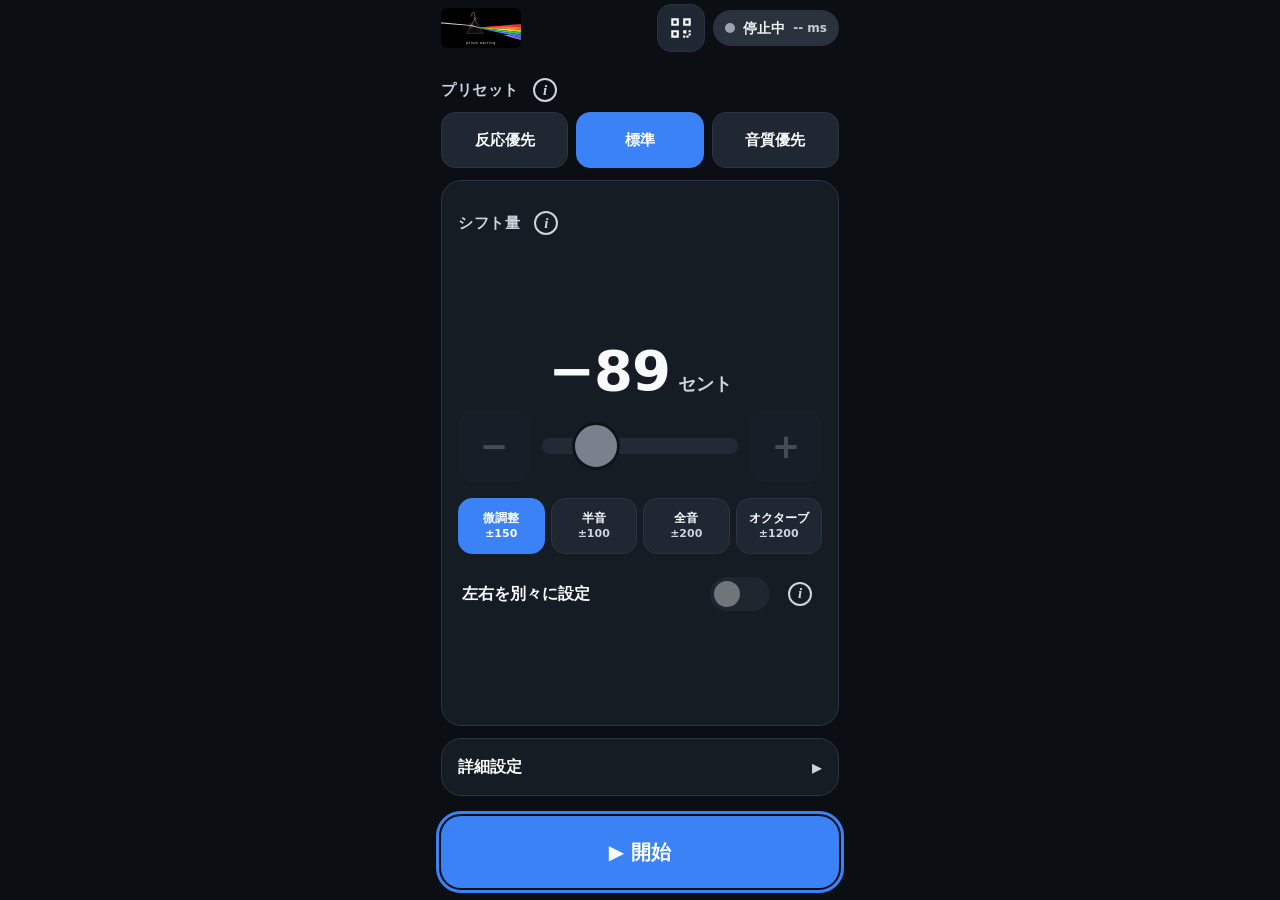
==== commit c57bda3a: "feat(web): add QR share, presets, info sheets and shift-range switcher Build on the phone-first layo" ====
--- a/web/index.html
+++ b/web/index.html
@@ -9,7 +9,9 @@
 <!-- SR-2.2: 外部オリジンへの接続を宣言的に遮断する。
      connect-src は 'self' —— 同一オリジンの prism.wasm を fetch するため('none' だと
      WASM を取得できず JS フォールバックに落ちる)。外部オリジンは引き続き不許可。
-     script-src の 'wasm-unsafe-eval' は WebAssembly のコンパイルに必要。 -->
+     script-src の 'wasm-unsafe-eval' は WebAssembly のコンパイルに必要。
+     QR コードは外部サービスを一切使わず web/qr.js で自前生成するので、
+     img-src / connect-src を緩める必要はない。 -->
 <meta http-equiv="Content-Security-Policy"
       content="default-src 'self'; script-src 'self' 'wasm-unsafe-eval'; style-src 'self' 'unsafe-inline'; connect-src 'self'; img-src 'self'; base-uri 'none'; form-action 'none'; object-src 'none'">
 <title>prism — PrismEarring</title>
@@ -18,22 +20,61 @@
 </head>
 <body>
 
-<!-- 1. ヘッダ(56px)。ロゴと状態ピルだけ。 -->
-<header class="hdr">
+<!-- 1. ヘッダ(56px)。ロゴ・QR ボタン・状態ピルだけ。 -->
+<header class="hdr" id="hdr">
     <img class="hdr-logo" src="./assets/logo.svg" alt="prism earring" width="640" height="320">
-    <div class="pill" id="statusPill" data-state="stopped">
-        <span class="pill-dot" aria-hidden="true"></span>
-        <span class="pill-text" id="status" role="status" aria-live="polite">停止中</span>
-        <span class="pill-lat" id="latTotal">-- ms</span>
+    <div class="hdr-actions">
+        <button class="iconbtn" id="qrBtn" type="button"
+                aria-haspopup="dialog" aria-label="この画面を開く QR コードを表示">
+            <svg class="iconbtn-svg" viewBox="0 0 24 24" aria-hidden="true" focusable="false">
+                <path d="M3 3h7v7H3V3zm2 2v3h3V5H5zM14 3h7v7h-7V3zm2 2v3h3V5h-3zM3 14h7v7H3v-7zm2 2v3h3v-3H5z"></path>
+                <path d="M14 14h3v3h-3v-3zm5 0h2v2h-2v-2zm-5 5h2v2h-2v-2zm3 0h2v2h-2v-2zm2-2h2v2h-2v-2z"></path>
+            </svg>
+        </button>
+        <div class="pill" id="statusPill" data-state="stopped">
+            <span class="pill-dot" aria-hidden="true"></span>
+            <span class="pill-text" id="status" role="status" aria-live="polite">停止中</span>
+            <span class="pill-lat" id="latTotal">-- ms</span>
+        </div>
     </div>
 </header>
 
-<main class="app">
+<main class="app" id="app">
 
     <div id="error" hidden role="alert"></div>
 
-    <!-- 2. メイン: シフト量。この画面の主役。 -->
-    <section class="hero" id="controls" data-split="off" aria-label="シフト量">
+    <!-- 2. プリセット。窓長をよく使う 3 値へまとめて動かす。 -->
+    <section class="presets" id="presets">
+        <div class="rowhead">
+            <h2 class="rowhead-title" id="presetTitle">プリセット</h2>
+            <button class="infobtn" type="button" data-info="preset"
+                    aria-haspopup="dialog" aria-label="プリセットの説明を見る">
+                <span class="infobtn-glyph" aria-hidden="true">i</span>
+            </button>
+        </div>
+        <fieldset class="segfields">
+            <legend class="sr-only">プリセットを選択</legend>
+            <div class="segmented seg-3">
+                <input class="seg-input" id="preFast" type="radio" name="preset" value="20">
+                <label class="seg" for="preFast">反応優先</label>
+                <input class="seg-input" id="preStd" type="radio" name="preset" value="50" checked>
+                <label class="seg" for="preStd">標準</label>
+                <input class="seg-input" id="preHifi" type="radio" name="preset" value="100">
+                <label class="seg" for="preHifi">音質優先</label>
+            </div>
+        </fieldset>
+    </section>
+
+    <!-- 3. メイン: シフト量。この画面の主役。 -->
+    <section class="hero" id="controls" data-split="off" aria-labelledby="shiftTitle">
+
+        <div class="rowhead">
+            <h2 class="rowhead-title" id="shiftTitle">シフト量</h2>
+            <button class="infobtn" type="button" data-info="shift"
+                    aria-haspopup="dialog" aria-label="シフト量の説明を見る">
+                <span class="infobtn-glyph" aria-hidden="true">i</span>
+            </button>
+        </div>
 
         <div class="chan" id="chanL">
             <div class="chan-readout">
@@ -46,7 +87,7 @@
                         data-target="shiftL" data-delta="-1"
                         aria-label="シフト量を 1 セント下げる">−</button>
                 <input class="bigslider" id="shiftL" type="range"
-                       min="-150" max="0" step="1" value="-89"
+                       min="-150" max="150" step="1" value="-89"
                        aria-label="シフト量(セント)">
                 <button class="bigstep" id="stepLUp" type="button"
                         data-target="shiftL" data-delta="1"
@@ -61,27 +102,60 @@
                 <span class="chan-unit">セント</span>
             </div>
             <div class="chan-row">
-                <button class="bigstep" type="button"
+                <button class="bigstep" id="stepRDown" type="button"
                         data-target="shiftR" data-delta="-1"
                         aria-label="シフト量 R を 1 セント下げる">−</button>
                 <input class="bigslider" id="shiftR" type="range"
-                       min="-150" max="0" step="1" value="-89"
+                       min="-150" max="150" step="1" value="-89"
                        aria-label="シフト量 R(セント)">
-                <button class="bigstep" type="button"
+                <button class="bigstep" id="stepRUp" type="button"
                         data-target="shiftR" data-delta="1"
                         aria-label="シフト量 R を 1 セント上げる">+</button>
             </div>
         </div>
 
-        <label class="sw" for="split">
-            <span class="sw-text">左右を別々に設定</span>
-            <input id="split" type="checkbox">
-            <span class="sw-track" aria-hidden="true"><span class="sw-thumb"></span></span>
-        </label>
-
-    </section>
-
-    <!-- 3. 詳細設定。既定は閉じたまま。 -->
+        <!-- スライダの動く幅。値は変えず min/max だけを切り替える。 -->
+        <fieldset class="segfields">
+            <legend class="sr-only">シフト量スライダーの範囲を選択</legend>
+            <div class="segmented seg-4" id="rangeSeg">
+                <input class="seg-input" id="rng150" type="radio" name="shiftRange" value="150" checked>
+                <label class="seg seg-2line" for="rng150">
+                    <span class="seg-name">微調整</span>
+                    <span class="seg-sub">±150</span>
+                </label>
+                <input class="seg-input" id="rng100" type="radio" name="shiftRange" value="100">
+                <label class="seg seg-2line" for="rng100">
+                    <span class="seg-name">半音</span>
+                    <span class="seg-sub">±100</span>
+                </label>
+                <input class="seg-input" id="rng200" type="radio" name="shiftRange" value="200">
+                <label class="seg seg-2line" for="rng200">
+                    <span class="seg-name">全音</span>
+                    <span class="seg-sub">±200</span>
+                </label>
+                <input class="seg-input" id="rng1200" type="radio" name="shiftRange" value="1200">
+                <label class="seg seg-2line" for="rng1200">
+                    <span class="seg-name">オクターブ</span>
+                    <span class="seg-sub">±1200</span>
+                </label>
+            </div>
+        </fieldset>
+
+        <div class="swrow">
+            <label class="sw" for="split">
+                <span class="sw-text">左右を別々に設定</span>
+                <input id="split" type="checkbox">
+                <span class="sw-track" aria-hidden="true"><span class="sw-thumb"></span></span>
+            </label>
+            <button class="infobtn" type="button" data-info="split"
+                    aria-haspopup="dialog" aria-label="左右を別々に設定の説明を見る">
+                <span class="infobtn-glyph" aria-hidden="true">i</span>
+            </button>
+        </div>
+
+    </section>
+
+    <!-- 4. 詳細設定。既定は閉じたまま。 -->
     <details class="adv" id="adv">
         <summary class="adv-sum">詳細設定</summary>
         <div class="adv-body">
@@ -90,6 +164,10 @@
                 <div class="mini">
                     <div class="mini-head">
                         <label class="mini-label" for="dryWet">Dry/Wet</label>
+                        <button class="infobtn" type="button" data-info="drywet"
+                                aria-haspopup="dialog" aria-label="Dry/Wet の説明を見る">
+                            <span class="infobtn-glyph" aria-hidden="true">i</span>
+                        </button>
                         <output class="mini-val" id="dryWetOut" for="dryWet">1.00</output>
                     </div>
                     <div class="mini-row">
@@ -107,6 +185,10 @@
                 <div class="mini">
                     <div class="mini-head">
                         <label class="mini-label" for="xfade">窓長</label>
+                        <button class="infobtn" type="button" data-info="xfade"
+                                aria-haspopup="dialog" aria-label="窓長の説明を見る">
+                            <span class="infobtn-glyph" aria-hidden="true">i</span>
+                        </button>
                         <output class="mini-val" id="xfadeOut" for="xfade">50 ms</output>
                     </div>
                     <div class="mini-row">
@@ -122,11 +204,17 @@
                 </div>
             </div>
 
-            <section id="source" aria-label="入力ソース">
-                <h2 class="adv-title">入力</h2>
-                <fieldset id="sourceFields">
+            <section id="source" aria-labelledby="sourceTitle">
+                <div class="rowhead">
+                    <h2 class="adv-title" id="sourceTitle">入力</h2>
+                    <button class="infobtn" type="button" data-info="source"
+                            aria-haspopup="dialog" aria-label="入力ソースの説明を見る">
+                        <span class="infobtn-glyph" aria-hidden="true">i</span>
+                    </button>
+                </div>
+                <fieldset id="sourceFields" class="segfields">
                     <legend class="sr-only">入力ソースを選択</legend>
-                    <div class="segmented">
+                    <div class="segmented seg-3">
                         <input class="seg-input" id="srcMic" type="radio" name="inputSource" value="mic" checked>
                         <label class="seg" for="srcMic">マイク</label>
                         <input class="seg-input" id="srcTab" type="radio" name="inputSource" value="tab">
@@ -141,6 +229,22 @@
                     <input id="audioFile" type="file" accept="audio/*">
                 </div>
                 <p class="hint" id="sourceHint" aria-live="polite"></p>
+            </section>
+
+            <section aria-labelledby="latTitle">
+                <div class="rowhead">
+                    <h2 class="adv-title" id="latTitle">遅延</h2>
+                    <button class="infobtn" type="button" data-info="latency"
+                            aria-haspopup="dialog" aria-label="遅延表示の説明を見る">
+                        <span class="infobtn-glyph" aria-hidden="true">i</span>
+                    </button>
+                </div>
+                <p class="fine">
+                    内訳: 出力 <span id="latOut">--</span>
+                    / ブロック <span id="latBlock">--</span>
+                    / DSP <span id="latDsp">--</span>
+                </p>
+                <p class="fine" id="engine">engine: --</p>
             </section>
 
             <div class="notes">
@@ -150,17 +254,14 @@
                     音声はこの端末の外へ出ません(外部送信・録音・解析なし)。
                     マイク・タブ音声・音声ファイルのいずれも、開始を押したときだけ読み込みます。
                 </p>
-                <p class="fine">パラメータは動作中のみ操作できます。</p>
+                <p class="fine">
+                    スライダーは動作中のみ操作できます。
+                    プリセットとスライダーの範囲は停止中でも変えられ、次に開始したときに反映されます。
+                </p>
                 <p class="fine">
                     スマートフォンではタブ音声の共有(getDisplayMedia)を使えません。
                     マイクか音声ファイルを選んでください。
                 </p>
-                <p class="fine">
-                    遅延内訳: 出力 <span id="latOut">--</span>
-                    / ブロック <span id="latBlock">--</span>
-                    / DSP <span id="latDsp">--</span>
-                </p>
-                <p class="fine" id="engine">engine: --</p>
             </div>
 
         </div>
@@ -168,10 +269,74 @@
 
 </main>
 
-<!-- 4. フッタ固定: 開始/停止。 -->
-<div class="dock">
+<!-- 5. フッタ固定: 開始/停止。 -->
+<div class="dock" id="dock">
     <button id="toggle" type="button" data-state="stopped">▶ 開始</button>
 </div>
+
+<!-- 6. QR コード(全画面)。中身は main.js が qr.js で生成して差し込む。 -->
+<div class="overlay" id="qrModal" hidden>
+    <div class="overlay-scrim" data-close="qr"></div>
+    <div class="overlay-panel qr-panel" role="dialog" aria-modal="true" aria-labelledby="qrTitle">
+        <h2 class="overlay-title" id="qrTitle">この画面を開く QR コード</h2>
+        <p class="overlay-lead">スマートフォンのカメラで読み取ってください。</p>
+        <div class="qr-frame" id="qrFrame"></div>
+        <p class="qr-url" id="qrUrl"></p>
+        <p class="qr-note" id="qrNote" hidden></p>
+        <button class="overlay-close" id="qrClose" type="button">閉じる</button>
+    </div>
+</div>
+
+<!-- 7. 説明のボトムシート。中身は #infoTexts から複製する。 -->
+<div class="overlay sheet" id="infoSheet" hidden>
+    <div class="overlay-scrim" data-close="info"></div>
+    <div class="overlay-panel sheet-panel" role="dialog" aria-modal="true" aria-labelledby="infoTitle">
+        <h2 class="overlay-title" id="infoTitle"></h2>
+        <div class="sheet-body" id="infoBody"></div>
+        <button class="overlay-close sheet-close" id="infoClose" type="button">閉じる</button>
+    </div>
+</div>
+
+<!-- 説明文の置き場。日本語の平易な文だけをここに集め、JS からは複製するだけにする。 -->
+<template id="infoTexts">
+    <section data-key="shift" data-title="シフト量">
+        <p>音の高さをどれだけずらすかを決めます。100 セントが半音です。この装置の既定値 −89 セントは、半音よりほんの少しだけ狭いずらし量です。</p>
+        <p>マイナスにすると低く、プラスにすると高くずらします。数字の左の − と + のボタンでも 1 目盛りずつ動かせます。</p>
+        <p>スライダーの下の 4 つのボタンで、動かせる幅を切り替えられます。ふだんは「微調整」のままで足ります。</p>
+    </section>
+    <section data-key="split" data-title="左右を別々に設定">
+        <p>左の耳と右の耳で聞こえ方が違うときに使います。</p>
+        <p>切っているときは、左右が同じ値でいっしょに動きます。入れると、左と右をそれぞれ別の値にできます。</p>
+        <p>ふだんは切ったままで構いません。入れたあとに切ると、右の値は左に合わせて戻ります。</p>
+    </section>
+    <section data-key="drywet" data-title="Dry/Wet(原音とのまぜ具合)">
+        <p>そのままの音(Dry)と、高さを直した音(Wet)をどれだけまぜるかです。</p>
+        <p>1.00 で直した音だけ、0.00 でそのままの音だけになります。途中の値にすると両方が重なって聞こえます。</p>
+        <p>ふだんは 1.00 のままにしてください。効きぐあいを聞き比べたいときだけ下げます。</p>
+    </section>
+    <section data-key="xfade" data-title="窓長">
+        <p>音のつなぎ目の長さです。短くすると音の変わりかたに速くついていき、長くするとうねりやにじみが減って滑らかになります。</p>
+        <p><strong>遅れの大きさはこの値では変わりません。</strong>この装置の遅れは窓長によらず一定(処理部でおよそ 5 ミリ秒)で、窓長が変えるのは音の滑らかさだけです。</p>
+        <p>迷ったら「標準」(50 ミリ秒)のままにしてください。</p>
+    </section>
+    <section data-key="source" data-title="入力ソース">
+        <p>どこから音を取り込むかを選びます。</p>
+        <p>「マイク」はこの端末のマイクが拾う周りの音、「タブ音声」は同じブラウザで開いている別のタブの音、「ファイル」は選んだ音声ファイルをくり返し再生した音です。</p>
+        <p>スマートフォンでは「タブ音声」を使えません。マイクかファイルを選んでください。</p>
+        <p>動かしている間は切り替えられません。いったん停止してから選び直してください。</p>
+    </section>
+    <section data-key="preset" data-title="プリセット">
+        <p>窓長をよく使う 3 つの値にまとめて切り替えます。「反応優先」で 20、「標準」で 50、「音質優先」で 100 ミリ秒になります。</p>
+        <p><strong>どれを選んでも遅れの大きさは変わりません。</strong>変わるのは音の滑らかさだけです。</p>
+        <p>まず「標準」で聞いてみて、うねりやにじみが気になるなら「音質優先」を、音の変化への追従が遅く感じるなら「反応優先」を試してください。</p>
+        <p>いずれの値にも当てはまらないときは、どのボタンも選ばれていない見た目になります。</p>
+    </section>
+    <section data-key="latency" data-title="遅延表示">
+        <p>マイクが音を拾ってから、イヤホンで聞こえるまでの往復の遅れです。画面の右上に合計が出ます。</p>
+        <p><strong>20 ミリ秒以下がめやすです。</strong>これより大きいと、イヤホンから漏れて聞こえる生の音と処理した音が重なって、響いたり、話が聞き取りにくくなったりします。</p>
+        <p>詳細設定の「遅延」に内訳が出ます。出力とブロックは端末とブラウザで決まる分、DSP はこの装置の処理そのものの分です。</p>
+    </section>
+</template>
 
 <script type="module" src="./main.js"></script>
 </body>
--- a/web/styles.css
+++ b/web/styles.css
@@ -15,8 +15,9 @@
     --bg: #0b0f14;
     --card: #161c24;
     --card-2: #1e2732;
-    --fg: #f3f4f6;
-    --muted: #9aa4b2;
+    --fg: #f8fafc;          /* 主役の数値。--card に対し 15.6:1 */
+    --muted: #cbd5e1;       /* ラベル・補足。--card-2 に対し 9.9:1 */
+    --muted-2: #9aa4b2;     /* 装飾のみ(文字に使わない) */
     --line: #2b3441;
     --primary: #3b82f6;
     --primary-fg: #ffffff;
@@ -106,6 +107,50 @@
     border-radius: 6px;
 }
 
+/* ロゴの右。QR ボタンと状態ピルを右詰めで並べる。 */
+.hdr-actions {
+    flex: 0 1 auto;
+    min-width: 0;
+    display: flex;
+    align-items: center;
+    gap: 8px;
+}
+
+/* アイコンだけのボタン。48x48(タップ目標の下限を満たす)。 */
+.iconbtn {
+    flex: 0 0 48px;
+    width: 48px;
+    height: 48px;
+    display: flex;
+    align-items: center;
+    justify-content: center;
+    padding: 0;
+    border: 1px solid var(--line);
+    border-radius: 14px;
+    background: var(--card-2);
+    color: var(--fg);
+    cursor: pointer;
+    touch-action: manipulation;
+    -webkit-tap-highlight-color: transparent;
+}
+
+.iconbtn:active {
+    background: var(--primary);
+    border-color: var(--primary);
+    color: var(--primary-fg);
+}
+
+.iconbtn-svg {
+    width: 26px;
+    height: 26px;
+    fill: currentColor;
+}
+
+.iconbtn:focus-visible {
+    outline: 3px solid var(--primary);
+    outline-offset: 2px;
+}
+
 /* 状態ピル。色(灰/緑)と文言の両方で状態を示す。 */
 .pill {
     flex: 0 1 auto;
@@ -129,7 +174,7 @@
     width: 10px;
     height: 10px;
     border-radius: 50%;
-    background: var(--muted);
+    background: var(--muted-2);
 }
 
 .pill-text {
@@ -187,7 +232,89 @@
                      - var(--dock-h) - var(--dock-pad) * 2 - var(--safe-b) - 8px);
 }
 
-/* ------------------------ 2. メイン: シフト量 ------------------------ */
+/* --------------------- 見出し行と情報ボタン ⓘ --------------------- */
+
+/* 「項目名 + ⓘ」の 1 行。ⓘ は見出しの直後に置き、行の残りは空ける。 */
+.rowhead {
+    display: flex;
+    align-items: center;
+    gap: 4px;
+    min-width: 0;
+}
+
+.rowhead-title {
+    flex: 0 1 auto;
+    min-width: 0;
+    margin: 0;
+    font-size: 15px;
+    font-weight: 700;
+    color: var(--muted);
+    letter-spacing: 0.04em;
+    overflow: hidden;
+    text-overflow: ellipsis;
+    white-space: nowrap;
+}
+
+/* 44x44。見た目の丸は 24px だが当たり判定は 44px 確保する。 */
+.infobtn {
+    flex: 0 0 44px;
+    width: 44px;
+    height: 44px;
+    display: flex;
+    align-items: center;
+    justify-content: center;
+    padding: 0;
+    border: 0;
+    border-radius: 12px;
+    background: transparent;
+    color: var(--muted);
+    cursor: pointer;
+    touch-action: manipulation;
+    -webkit-tap-highlight-color: transparent;
+}
+
+.infobtn-glyph {
+    display: flex;
+    align-items: center;
+    justify-content: center;
+    width: 24px;
+    height: 24px;
+    border: 2px solid currentColor;
+    border-radius: 50%;
+    font-family: Georgia, "Times New Roman", serif;
+    font-size: 15px;
+    font-weight: 700;
+    font-style: italic;
+    line-height: 1;
+}
+
+.infobtn:active {
+    color: var(--primary-fg);
+    background: var(--primary);
+}
+
+.infobtn:focus-visible {
+    outline: 3px solid var(--primary);
+    outline-offset: 0;
+}
+
+/* --------------------------- 2. プリセット --------------------------- */
+
+.presets {
+    flex: 0 0 auto;
+    min-width: 0;
+    margin-bottom: 12px;
+}
+
+/* fieldset の既定の枠と余白を消す。 */
+.segfields {
+    margin: 0;
+    padding: 0;
+    border: 0;
+    min-width: 0;
+}
+
+/* ------------------------ 3. メイン: シフト量 ------------------------ */
 
 .hero {
     /* 主役なので、ヘッダとフッタを除いた縦の余りはこのカードが吸う。
@@ -195,7 +322,6 @@
     flex: 1 1 auto;
     display: flex;
     flex-direction: column;
-    justify-content: center;
     gap: 16px;
     min-height: min(40vh, 340px);
     margin-bottom: 12px;
@@ -205,12 +331,34 @@
     border-radius: 20px;
 }
 
-.hero[aria-disabled="true"] {
+/* 停止中でも数値・見出し・範囲切替は読めるままにし、動かせない行だけ淡くする。 */
+.hero[aria-disabled="true"] .chan-row,
+.hero[aria-disabled="true"] .sw-track {
     opacity: 0.55;
 }
 
+/* 見出しはカードの上端。数値〜スイッチの塊は残りの余白の中央に置く
+   (上下の auto マージンが余りを均等に食う)。 */
+.hero > .rowhead {
+    flex: 0 0 auto;
+    margin-bottom: -8px;
+}
+
+.hero > #chanL {
+    margin-top: auto;
+}
+
+.hero > .swrow {
+    margin-bottom: auto;
+}
+
 .chan {
     min-width: 0;
+}
+
+/* 値の符号(+ / − / ±)。数値と同じ大きさで前置きする。 */
+.chan-num {
+    white-space: nowrap;
 }
 
 /* 巨大な数値表示。L/R 独立時だけ L / R のタグが出る。 */
@@ -423,7 +571,16 @@
 
 /* ------------------------ 左右を別々に設定 ------------------------ */
 
+/* ⓘ は <label> の外に置く。label 内に button があるとタップが二重に効く。 */
+.swrow {
+    display: flex;
+    align-items: center;
+    gap: 4px;
+    min-width: 0;
+}
+
 .sw {
+    flex: 1 1 auto;
     display: flex;
     align-items: center;
     gap: 12px;
@@ -556,6 +713,16 @@
     border-top: 1px solid var(--line);
 }
 
+/* 詳細設定内の見出し行。見出しの上下余白は行そのものへ移し、
+   ⓘ が 44px 高いぶんで行が間延びしないようにする。 */
+.adv-body .rowhead {
+    margin: 16px 0 4px;
+}
+
+.adv-body .rowhead .adv-title {
+    margin: 0;
+}
+
 .adv-title {
     margin: 20px 0 10px;
     font-size: 13px;
@@ -564,7 +731,7 @@
     letter-spacing: 0.06em;
 }
 
-.advparams[aria-disabled="true"] {
+.advparams[aria-disabled="true"] .mini-row {
     opacity: 0.55;
 }
 
@@ -575,21 +742,24 @@
 
 .mini-head {
     display: flex;
-    align-items: baseline;
-    justify-content: space-between;
-    gap: 12px;
+    align-items: center;
+    gap: 4px;
     min-width: 0;
 }
 
 .mini-label {
-    flex: 1 1 auto;
+    flex: 0 1 auto;
     min-width: 0;
     font-size: 16px;
     font-weight: 700;
+    overflow: hidden;
+    text-overflow: ellipsis;
+    white-space: nowrap;
 }
 
 .mini-val {
     flex: 0 0 auto;
+    margin-left: auto;
     font-size: 20px;
     font-weight: 800;
     font-variant-numeric: tabular-nums;
@@ -655,9 +825,18 @@
 .segmented {
     position: relative;
     display: grid;
+    gap: 8px;
+    min-width: 0;
+}
+
+.seg-3 {
     grid-template-columns: repeat(3, minmax(0, 1fr));
-    gap: 8px;
-    min-width: 0;
+}
+
+/* 4 分割は 360px でも 1 行に収める。ラベルは 2 段組にして幅を稼ぐ。 */
+.seg-4 {
+    grid-template-columns: repeat(4, minmax(0, 1fr));
+    gap: 6px;
 }
 
 /* ラジオ本体は視覚的に隠すがフォーカスは受ける。 */
@@ -683,11 +862,37 @@
     font-size: 15px;
     font-weight: 700;
     text-align: center;
+    line-height: 1.2;
     cursor: pointer;
     touch-action: manipulation;
     user-select: none;
     -webkit-user-select: none;
     -webkit-tap-highlight-color: transparent;
+}
+
+.seg-2line {
+    flex-direction: column;
+    gap: 2px;
+    padding: 4px 2px;
+}
+
+.seg-2line .seg-name {
+    font-size: 12px;
+    font-weight: 700;
+    white-space: nowrap;
+}
+
+.seg-2line .seg-sub {
+    font-size: 11px;
+    font-weight: 700;
+    color: var(--muted);
+    font-variant-numeric: tabular-nums;
+    white-space: nowrap;
+}
+
+/* 選択中は下段も本文色にする(親の色を継がせない指定を上書きする)。 */
+.seg-input:checked + .seg .seg-sub {
+    color: var(--primary-fg);
 }
 
 .seg-input:checked + .seg {
@@ -745,13 +950,13 @@
     display: none;
 }
 
-.notes .fine {
+.fine {
     margin: 0 0 8px;
     color: var(--muted);
     font-size: 14px;
 }
 
-.notes .fine span {
+.fine span {
     font-variant-numeric: tabular-nums;
 }
 
@@ -835,3 +1040,192 @@
     margin: 4px 0;
     font-size: 14px;
 }
+
+/* ------------------- 6-7. QR モーダル / 説明シート ------------------- */
+
+/* モーダルを開いている間は背後をスクロールさせない。 */
+body.is-locked {
+    overflow: hidden;
+}
+
+.overlay {
+    position: fixed;
+    inset: 0;
+    z-index: 50;
+    display: flex;
+}
+
+.overlay[hidden] {
+    display: none;
+}
+
+.overlay-scrim {
+    position: absolute;
+    inset: 0;
+    background: rgba(0, 0, 0, 0.72);
+}
+
+.overlay-panel {
+    position: relative;
+    z-index: 1;
+    width: min(var(--app-w), 100%);
+    max-width: 100%;
+    min-width: 0;
+    margin: 0 auto;
+    background: var(--bg);
+}
+
+.overlay-title {
+    margin: 0;
+    font-size: 20px;
+    font-weight: 800;
+    text-align: center;
+}
+
+.overlay-lead {
+    margin: 0;
+    color: var(--muted);
+    font-size: 15px;
+    text-align: center;
+}
+
+.overlay-close {
+    display: block;
+    width: 100%;
+    min-width: 0;
+    height: 72px;
+    padding: 0 16px;
+    border: 1px solid transparent;
+    border-radius: 20px;
+    background: var(--primary);
+    color: var(--primary-fg);
+    font: inherit;
+    font-size: 20px;
+    font-weight: 800;
+    cursor: pointer;
+    touch-action: manipulation;
+    -webkit-tap-highlight-color: transparent;
+}
+
+.overlay-close:focus-visible,
+.overlay-panel:focus-visible {
+    outline: 3px solid var(--primary);
+    outline-offset: 2px;
+}
+
+/* --- QR: 全画面 --- */
+
+#qrModal {
+    align-items: stretch;
+}
+
+.qr-panel {
+    display: flex;
+    flex-direction: column;
+    align-items: center;
+    justify-content: center;
+    gap: 16px;
+    min-height: 100%;
+    padding: calc(env(safe-area-inset-top, 0px) + 20px) var(--pad-x)
+             calc(var(--safe-b) + 20px);
+    overflow-y: auto;
+}
+
+/* QR は白地でないと読み取り精度が落ちる。SVG 側でも白の下地を描く。 */
+.qr-frame {
+    flex: 0 0 auto;
+    width: min(300px, 74vw);
+    aspect-ratio: 1 / 1;
+    background: #ffffff;
+    border-radius: 12px;
+    overflow: hidden;
+}
+
+.qr-frame svg {
+    display: block;
+    width: 100%;
+    height: 100%;
+}
+
+.qr-url {
+    width: 100%;
+    min-width: 0;
+    margin: 0;
+    padding: 12px 14px;
+    border: 1px solid var(--line);
+    border-radius: 14px;
+    background: var(--card);
+    color: var(--fg);
+    font-size: 14px;
+    line-height: 1.6;
+    text-align: center;
+    overflow-wrap: anywhere;
+    word-break: break-all;
+}
+
+.qr-note {
+    margin: 0;
+    color: var(--muted);
+    font-size: 14px;
+    text-align: center;
+}
+
+.qr-note[hidden] {
+    display: none;
+}
+
+.qr-panel .overlay-close {
+    margin-top: 4px;
+}
+
+/* --- 説明: 下から出るシート --- */
+
+.sheet {
+    align-items: flex-end;
+}
+
+.sheet-panel {
+    display: flex;
+    flex-direction: column;
+    gap: 12px;
+    max-height: 88vh;
+    max-height: 88dvh;
+    background: var(--card);
+    padding: 20px var(--pad-x) calc(var(--safe-b) + 20px);
+    border: 1px solid var(--line);
+    border-bottom: 0;
+    border-radius: 24px 24px 0 0;
+    overflow-y: auto;
+    animation: sheet-rise 0.18s ease-out;
+}
+
+@keyframes sheet-rise {
+    from { transform: translateY(16px); }
+    to   { transform: translateY(0); }
+}
+
+@media (prefers-reduced-motion: reduce) {
+    .sheet-panel {
+        animation: none;
+    }
+}
+
+.sheet-body p {
+    margin: 0 0 12px;
+    font-size: 16px;
+    line-height: 1.7;
+}
+
+.sheet-body p:last-child {
+    margin-bottom: 0;
+}
+
+.sheet-body strong {
+    font-weight: 800;
+}
+
+.sheet-close {
+    flex: 0 0 auto;
+    height: 56px;
+    font-size: 18px;
+}
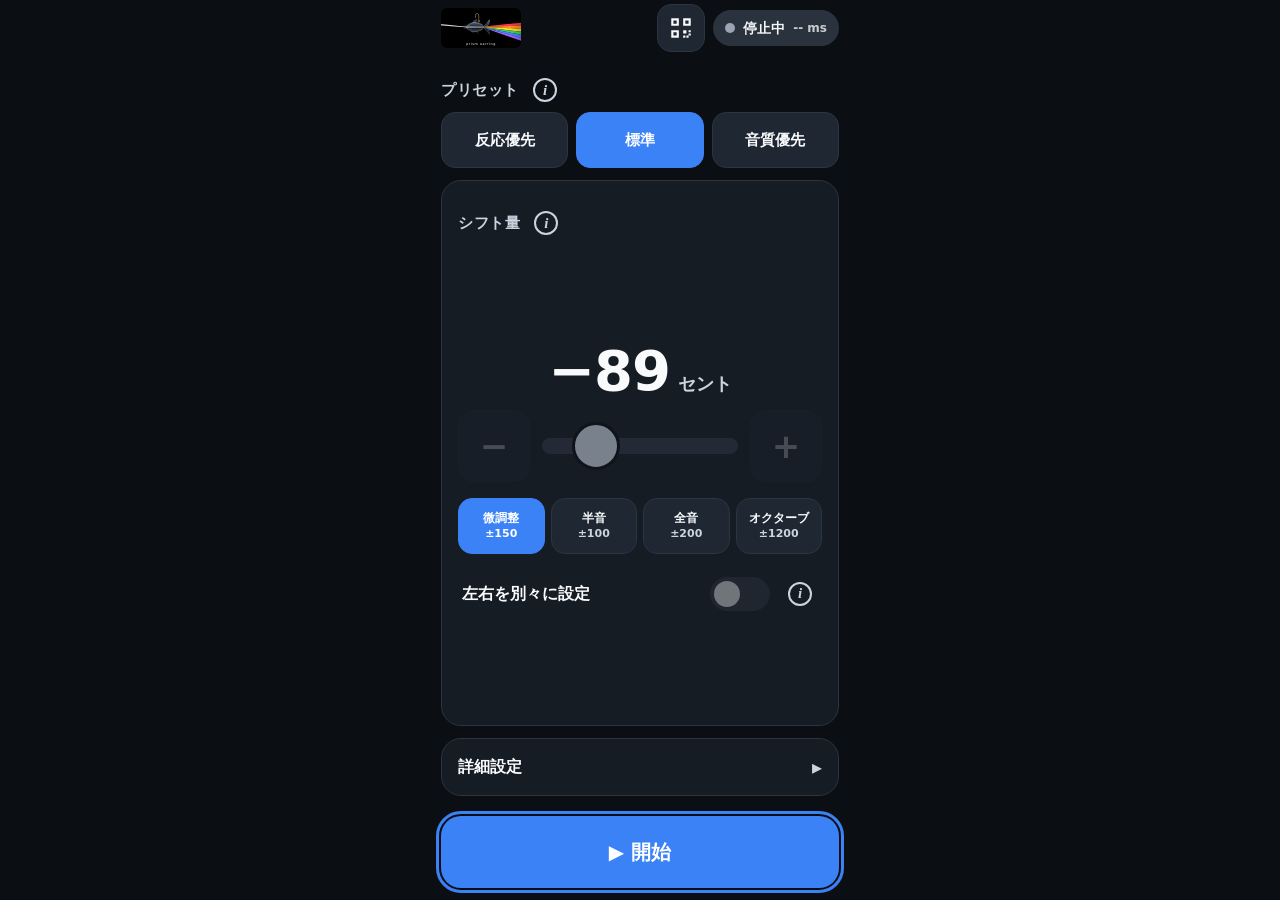
==== commit faa2be3f: "feat(web): add square and wide logo variants, PWA manifest, OG image Expand the existing logo drawin" ====
--- a/web/index.html
+++ b/web/index.html
@@ -16,6 +16,36 @@
       content="default-src 'self'; script-src 'self' 'wasm-unsafe-eval'; style-src 'self' 'unsafe-inline'; connect-src 'self'; img-src 'self'; base-uri 'none'; form-action 'none'; object-src 'none'">
 <title>prism — PrismEarring</title>
 <link rel="icon" type="image/svg+xml" href="./favicon.svg">
+<link rel="icon" type="image/png" sizes="192x192" href="./assets/icon-192.png">
+<link rel="apple-touch-icon" href="./assets/apple-touch-icon-180.png">
+
+<!-- PWA: GitHub Pages のサブパス配信のため、manifest / icons の参照はすべて ./ 始まりの相対パス。
+     CSP の manifest-src は default-src 'self' にフォールバックするので追加指定は不要。 -->
+<link rel="manifest" href="./manifest.webmanifest">
+<meta name="theme-color" content="#0b0f14">
+<meta name="mobile-web-app-capable" content="yes">
+<meta name="apple-mobile-web-app-capable" content="yes">
+<meta name="apple-mobile-web-app-status-bar-style" content="black-translucent">
+<meta name="apple-mobile-web-app-title" content="Prism">
+<meta name="application-name" content="Prism">
+
+<!-- OGP / Twitter カード。og:image はクローラが解決できるよう絶対 URL で書く。 -->
+<meta property="og:type" content="website">
+<meta property="og:site_name" content="PrismEarring">
+<meta property="og:locale" content="ja_JP">
+<meta property="og:title" content="prism — PrismEarring">
+<meta property="og:description" content="マイクで拾った外界の音をリアルタイムに約 -89 セントピッチシフトして聴くためのデモ。">
+<meta property="og:url" content="https://suneo3476.github.io/prism-earring/">
+<meta property="og:image" content="https://suneo3476.github.io/prism-earring/assets/og-1200x630.png">
+<meta property="og:image:type" content="image/png">
+<meta property="og:image:width" content="1200">
+<meta property="og:image:height" content="630">
+<meta property="og:image:alt" content="黒地に、耳飾りの金具から吊るされたカツオ。左から入った白い光が体内を通り、尾から六色の光が扇状に広がる。">
+<meta name="twitter:card" content="summary_large_image">
+<meta name="twitter:title" content="prism — PrismEarring">
+<meta name="twitter:description" content="マイクで拾った外界の音をリアルタイムに約 -89 セントピッチシフトして聴くためのデモ。">
+<meta name="twitter:image" content="https://suneo3476.github.io/prism-earring/assets/og-1200x630.png">
+
 <link rel="stylesheet" href="./styles.css">
 </head>
 <body>
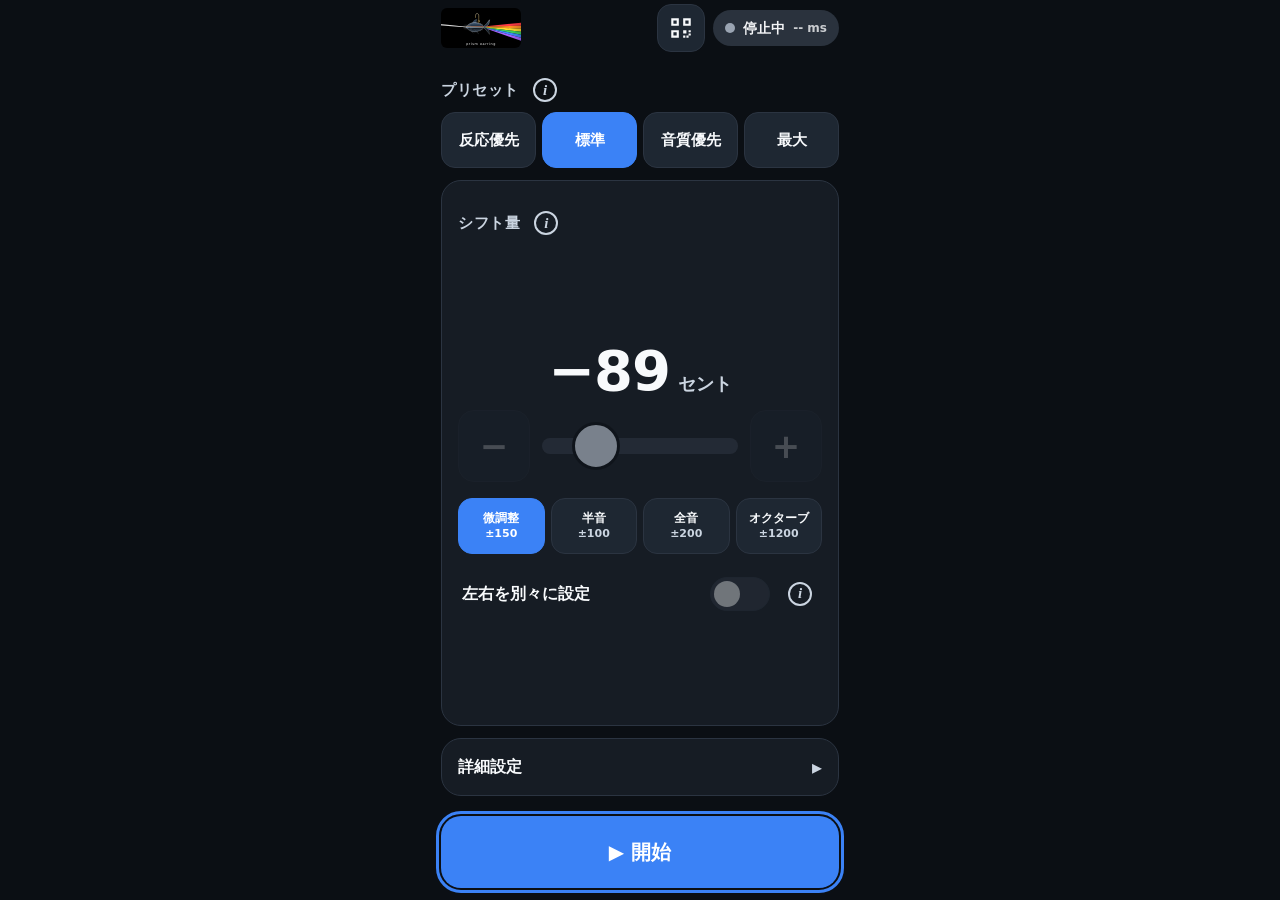
==== commit d7d1d7fa: "feat(android): v0.4.0 — capture other apps' audio, device selection, sweep/usage settings - 他アプリの再生音" ====
--- a/web/index.html
+++ b/web/index.html
@@ -84,13 +84,15 @@
         </div>
         <fieldset class="segfields">
             <legend class="sr-only">プリセットを選択</legend>
-            <div class="segmented seg-3">
+            <div class="segmented seg-4">
                 <input class="seg-input" id="preFast" type="radio" name="preset" value="20">
                 <label class="seg" for="preFast">反応優先</label>
                 <input class="seg-input" id="preStd" type="radio" name="preset" value="50" checked>
                 <label class="seg" for="preStd">標準</label>
                 <input class="seg-input" id="preHifi" type="radio" name="preset" value="100">
                 <label class="seg" for="preHifi">音質優先</label>
+                <input class="seg-input" id="preMax" type="radio" name="preset" value="200">
+                <label class="seg" for="preMax">最大</label>
             </div>
         </fieldset>
     </section>
@@ -226,7 +228,7 @@
                                 data-target="xfade" data-delta="-1"
                                 aria-label="窓長を 1 ミリ秒短くする">−</button>
                         <input class="minislider" id="xfade" type="range"
-                               min="10" max="100" step="1" value="50">
+                               min="10" max="200" step="1" value="50">
                         <button class="ministep" type="button"
                                 data-target="xfade" data-delta="1"
                                 aria-label="窓長を 1 ミリ秒長くする">+</button>
@@ -347,6 +349,7 @@
     <section data-key="xfade" data-title="窓長">
         <p>音のつなぎ目の長さです。短くすると音の変わりかたに速くついていき、長くするとうねりやにじみが減って滑らかになります。</p>
         <p><strong>遅れの大きさはこの値では変わりません。</strong>この装置の遅れは窓長によらず一定(処理部でおよそ 5 ミリ秒)で、窓長が変えるのは音の滑らかさだけです。</p>
+        <p>既定の −89 セントでは、つなぎ目の間隔が約 190 ミリ秒おきに来るため、200 ミリ秒付近まで伸ばすと常にどちらかのつなぎ目にかかり続ける状態になります。</p>
         <p>迷ったら「標準」(50 ミリ秒)のままにしてください。</p>
     </section>
     <section data-key="source" data-title="入力ソース">
@@ -356,7 +359,7 @@
         <p>動かしている間は切り替えられません。いったん停止してから選び直してください。</p>
     </section>
     <section data-key="preset" data-title="プリセット">
-        <p>窓長をよく使う 3 つの値にまとめて切り替えます。「反応優先」で 20、「標準」で 50、「音質優先」で 100 ミリ秒になります。</p>
+        <p>窓長をよく使う 4 つの値にまとめて切り替えます。「反応優先」で 20、「標準」で 50、「音質優先」で 100、「最大」で 200 ミリ秒になります。</p>
         <p><strong>どれを選んでも遅れの大きさは変わりません。</strong>変わるのは音の滑らかさだけです。</p>
         <p>まず「標準」で聞いてみて、うねりやにじみが気になるなら「音質優先」を、音の変化への追従が遅く感じるなら「反応優先」を試してください。</p>
         <p>いずれの値にも当てはまらないときは、どのボタンも選ばれていない見た目になります。</p>
